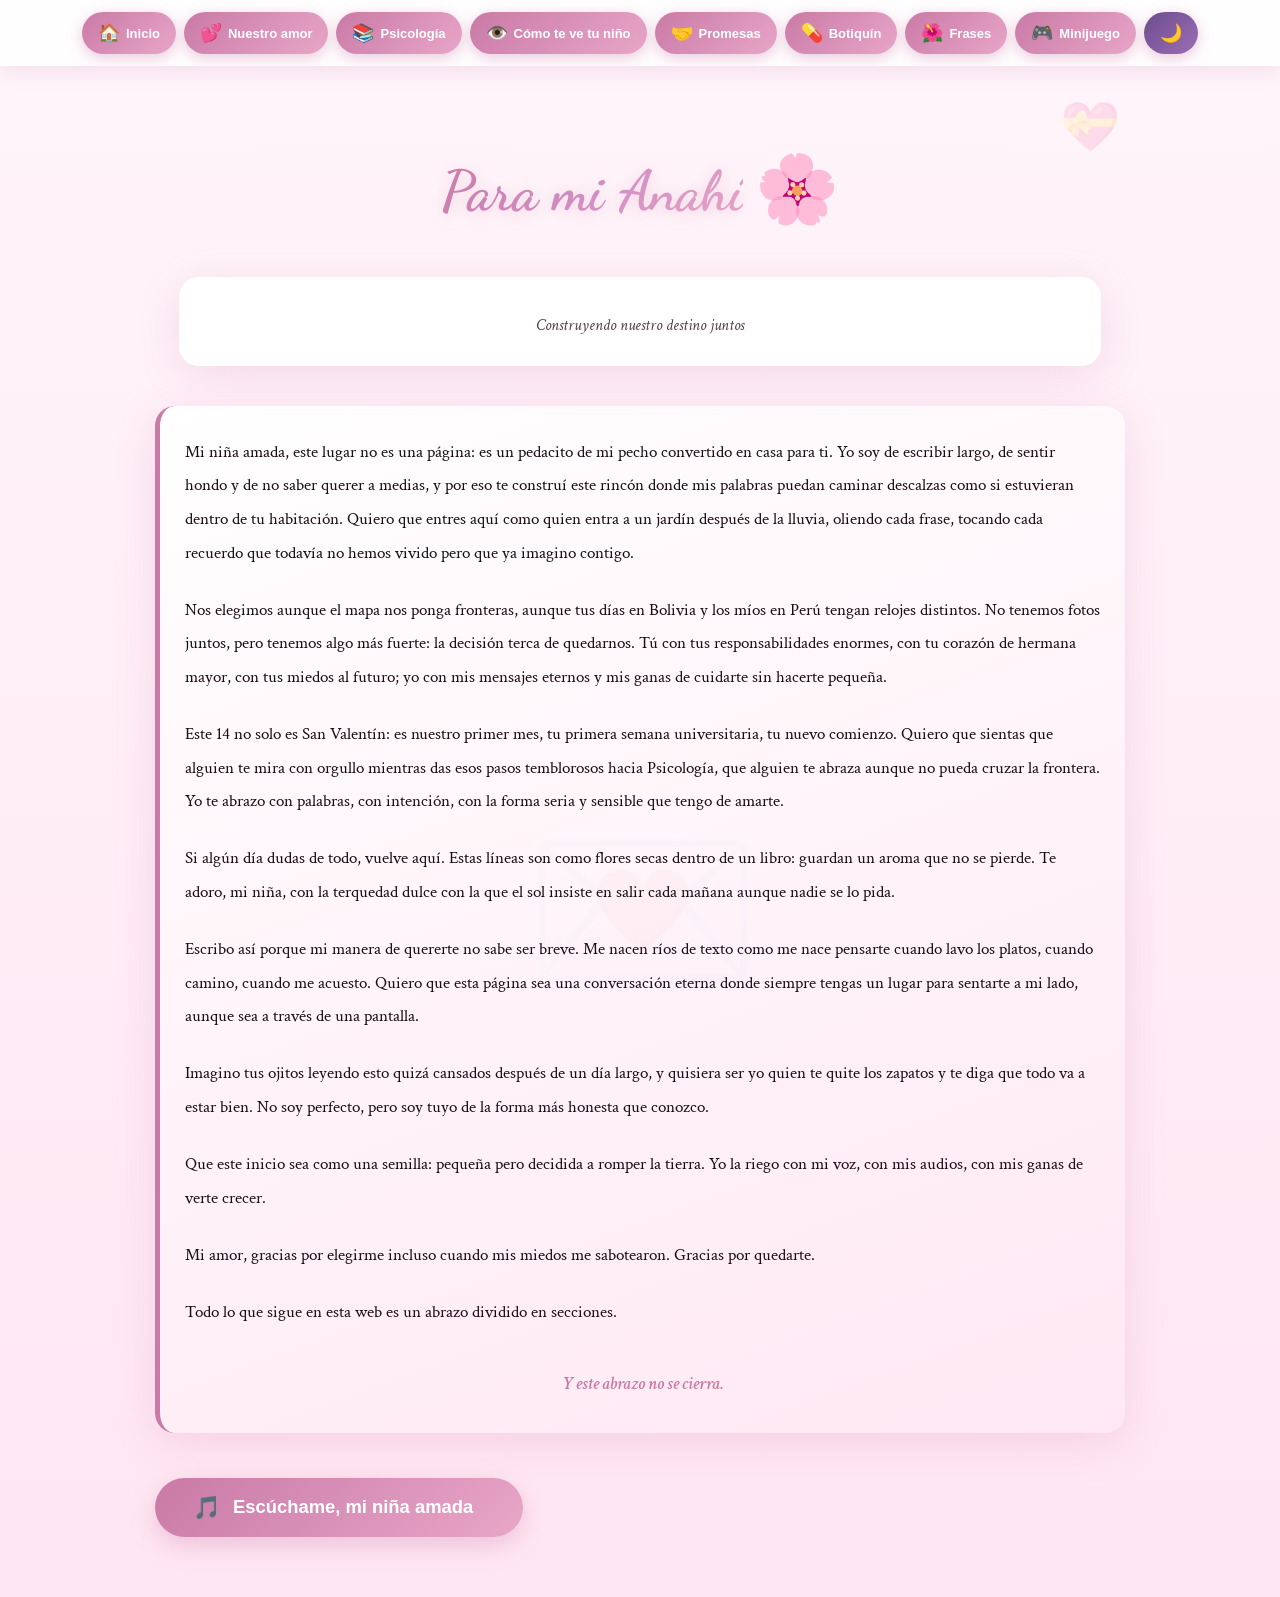
==== index.html @ 0b8859ff "Update index.html" ====
<!DOCTYPE html>
<html lang="es">

<head>
    <meta charset="UTF-8">
    <meta name="viewport" content="width=device-width, initial-scale=1.0">
    <title>Para Anahí 🌸</title>
    <script src="https://cdnjs.cloudflare.com/ajax/libs/gsap/3.12.2/gsap.min.js"></script>
    <link rel="stylesheet" href="nuevo.css">
</head>

<body>
    <!-- Partículas flotantes de fondo -->
    <div class="particulas" id="particulas"></div>

    <nav>
        <button onclick="ir('inicio')" class="nav-btn">
            <span class="icono">🏠</span>
            <span class="texto">Inicio</span>
        </button>
        <button onclick="ir('amor')" class="nav-btn">
            <span class="icono">💕</span>
            <span class="texto">Nuestro amor</span>
        </button>
        <button onclick="ir('psico')" class="nav-btn">
            <span class="icono">📚</span>
            <span class="texto">Psicología</span>
        </button>
        <button onclick="ir('como')" class="nav-btn">
            <span class="icono">👁️</span>
            <span class="texto">Cómo te ve tu niño</span>
        </button>
        <button onclick="ir('promesas')" class="nav-btn">
            <span class="icono">🤝</span>
            <span class="texto">Promesas</span>
        </button>
        <button onclick="ir('botiquin')" class="nav-btn">
            <span class="icono">💊</span>
            <span class="texto">Botiquín</span>
        </button>
        <button onclick="ir('jardin')" class="nav-btn">
            <span class="icono">🌺</span>
            <span class="texto">Frases</span>
        </button>
        <button onclick="ir('juego')" class="nav-btn">
            <span class="icono">🎮</span>
            <span class="texto">Minijuego</span>
        </button>
        <button onclick="modo()" class="nav-btn modo-btn">
            <span class="icono" id="iconoModo">🌙</span>
        </button>
    </nav>


    <section id="inicio" class="seccion activa">
        <div class="corazon-decorativo">💝</div>
        
        <h1 class="titulo-principal">
            <span class="texto-gradiente">Para mi Anahí</span>
            <span class="flor-animada">🌸</span>
        </h1>
        
        <div class="contador-container">
            <div class="contador" id="contador"></div>
            <div class="subtitulo-contador">Construyendo nuestro destino juntos</div>
        </div>

        <div class="carta carta-inicio">
            <div class="marca-agua">💌</div>
            <p>
                Mi niña amada, este lugar no es una página: es un pedacito de mi pecho convertido en casa para ti. Yo soy de
                escribir largo, de sentir hondo y de no saber querer a medias, y por eso te construí este rincón donde mis
                palabras puedan caminar descalzas como si estuvieran dentro de tu habitación. Quiero que entres aquí como
                quien entra a un jardín después de la lluvia, oliendo cada frase, tocando cada recuerdo que todavía no hemos
                vivido pero que ya imagino contigo.
            </p>
            <p>
                Nos elegimos aunque el mapa nos ponga fronteras, aunque tus días en Bolivia y los míos en Perú tengan
                relojes distintos. No tenemos fotos juntos, pero tenemos algo más fuerte: la decisión terca de quedarnos. Tú
                con tus responsabilidades enormes, con tu corazón de hermana mayor, con tus miedos al futuro; yo con mis
                mensajes eternos y mis ganas de cuidarte sin hacerte pequeña.
            </p>
            <p>
                Este 14 no solo es San Valentín: es nuestro primer mes, tu primera semana universitaria, tu nuevo comienzo.
                Quiero que sientas que alguien te mira con orgullo mientras das esos pasos temblorosos hacia Psicología, que
                alguien te abraza aunque no pueda cruzar la frontera. Yo te abrazo con palabras, con intención, con la forma
                seria y sensible que tengo de amarte.
            </p>
            <p>
                Si algún día dudas de todo, vuelve aquí. Estas líneas son como flores secas dentro de un libro: guardan un
                aroma que no se pierde. Te adoro, mi niña, con la terquedad dulce con la que el sol insiste en salir cada
                mañana aunque nadie se lo pida.
            </p>
            <p>
                Escribo así porque mi manera de quererte no sabe ser breve. Me nacen ríos de texto como me nace pensarte
                cuando lavo los platos, cuando camino, cuando me acuesto. Quiero que esta página sea una conversación eterna
                donde siempre tengas un lugar para sentarte a mi lado, aunque sea a través de una pantalla.
            </p>
            <p>
                Imagino tus ojitos leyendo esto quizá cansados después de un día largo, y quisiera ser yo quien te quite los
                zapatos y te diga que todo va a estar bien. No soy perfecto, pero soy tuyo de la forma más honesta que
                conozco.
            </p>
            <p>
                Que este inicio sea como una semilla: pequeña pero decidida a romper la tierra. Yo la riego con mi voz, con
                mis audios, con mis ganas de verte crecer.
            </p>
            <p>
                Mi amor, gracias por elegirme incluso cuando mis miedos me sabotearon. Gracias por quedarte.
            </p>
            <p>
                Todo lo que sigue en esta web es un abrazo dividido en secciones.
            </p>
            <p class="cierre">
                Y este abrazo no se cierra.
            </p>
        </div>

        <button class="boton-musica" onclick="activarAudio()">
            <span class="icono-boton">🎵</span>
            <span class="texto-boton">Escúchame, mi niña amada</span>
            <span class="brillo"></span>
        </button>
    </section>

    <section id="amor" class="seccion">
        <div class="encabezado-seccion">
            <h2>Nuestro amor</h2>
            <div class="linea-decorativa"></div>
        </div>
        
        <div class="carta carta-amor">
            <div class="marca-agua">💕</div>
            <p>
                Nuestro amor empezó en un balcón de mañana, con un saludo sencillo que no sabía que estaba abriendo un
                destino. Yo te miré sin entender que ese instante sería la primera página de algo que hoy me sostiene. No
                fue una película de golpes de suerte; fue más bien como cuando dos plantas crecen cerca y un día sus raíces
                se tocan bajo la tierra.
            </p>
            <p>
                Tú no me envías audios largos, y aun así me elegiste. Eso vale más que cualquier discurso. Entre países
                distintos y vidas diferentes nos dijimos sí sin decirlo, y desde entonces te siento como un lugar al que
                siempre quiero volver.
            </p>
            <p>
                Me enamoré de tu forma de ser chica de casa, de tus manos que saben cocinar, de tu manera de cuidar a tus
                hermanos como si tu corazón tuviera turnos dobles. Me enamoré de tu risa tímida y de tu humor de TikTok que
                aparece cuando ya te sientes en confianza.
            </p>
            <p>
                Te imagino como un jardín de Tim Burton: flores raras, oscuritas y tiernas al mismo tiempo, con mariposas
                que no le tienen miedo a la noche. Así es quererte, una mezcla de ternura y misterio.
            </p>
            <p>
                Cuando me dices "mi niño" algo en mí se sienta a descansar. Es un apodo que me vuelve pequeño y valiente a
                la vez. Yo te digo "mi niña", "mi princesa", "mi vida", y en cada nombre intento envolverte como con una
                manta.
            </p>
            <p>
                No hemos vivido mucho tiempo juntos, pero el poco que existe tiene raíces profundas. Cada llamada corta,
                cada mensaje, cada silencio compartido es un ladrillo de esta casa invisible.
            </p>
            <p>
                Amo que seas sensible, que llores con las películas de Tim Burton, que escuches a Joji y Mac DeMarco como
                quien conversa con fantasmas bonitos. Amo que te guste la jardinería porque siento que también me riegas a
                mí.
            </p>
            <p>
                Quiero que nuestro amor sea un lugar donde puedas ser tímida sin miedo, donde no tengas que llamar la
                atención para ser vista, porque yo te miro incluso cuando te escondes.
            </p>
            <p>
                Si la distancia es un monstruo, nosotros somos dos niños aprendiendo a hacerle cosquillas.
            </p>
            <p class="cierre">
                Y te elijo otra vez, hoy, mañana y en cada versión del mundo.
            </p>
        </div>
    </section>

    <section id="psico" class="seccion">
        <div class="encabezado-seccion">
            <h2>Tu camino en Psicología</h2>
            <div class="linea-decorativa"></div>
        </div>
        
        <div class="carta carta-psico">
            <div class="marca-agua">📖</div>
            <p class="nota-especial">
                (Este espacio lo llenará mi niña con su primera semana, sus miedos y victorias.)
            </p>
            <p>
                Pero mientras tanto te escribo lo que ya veo: te imagino caminando por los pasillos con tu mochila llena de
                sueños y un poquito de miedo escondido en el bolsillo. Psicología te eligió porque tú sabes escuchar incluso
                cuando estás cansada.
            </p>
            <p>
                Cada clase será como una semilla nueva, algunas difíciles de entender, otras que te harán brillar los ojos.
                Yo estaré aquí celebrando tus apuntes desordenados, tus desvelos y tus primeras notas.
            </p>
            <p>
                No te pido ser perfecta; te pido ser humana. El mundo necesita psicólogas con corazón real, y tú lo tienes
                enorme.
            </p>
            <p>
                Si un día sientes que no puedes, recuerda que aprender también es dudar. Tus pasos temblorosos son pasos
                igual.
            </p>
            <p>
                Te veo ayudando a otros como ayudas a tu familia, con esa mezcla de firmeza y ternura que te caracteriza.
            </p>
            <p>
                Quiero ser el primero en decirte "estoy orgulloso" cuando regreses de tu primera semana.
            </p>
            <p>
                Aunque te sientas pequeña, tu vocación es grande.
            </p>
            <p>
                Respira, mi vida: estás empezando a construir tu futuro.
            </p>
            <p class="cierre">
                Y yo quiero mirarlo desde la primera fila.
            </p>
        </div>
    </section>

    <section id="como" class="seccion">
        <div class="encabezado-seccion">
            <h2>Cómo te ve tu niño</h2>
            <div class="linea-decorativa"></div>
        </div>
        
        <div class="carta carta-como">
            <div class="marca-agua">👁️‍🗨️</div>
            <p>
                Te veo como un amanecer que a veces no cree en su propia luz. Te veo cargando responsabilidades que no
                deberían caber en alguien tan joven y aun así te levantas, cocinas, cuidas, ordenas, sonríes.
            </p>
            <p>
                Te veo tímida cuando alguien te mira de más, y valiente cuando se trata de proteger a los tuyos. Esa mezcla
                me desarma.
            </p>
            <p>
                Amo tus expresiones directas, tus ojitos cuando te pones coqueta y haces como si no supieras lo que
                provocas.
            </p>
            <p>
                Te veo cansada algunos días, con el futuro mordiéndote los talones, y quisiera sentarme a tu lado a
                espantarle los fantasmas.
            </p>
            <p>
                Eres divertida, sensible, energética cuando hablas de lo que te gusta. Podría escucharte toda la vida aunque
                me contaras el mismo día una y otra vez.
            </p>
            <p>
                Te veo como la persona más valiosa que conocí, no como un objeto sino como un universo con estaciones.
            </p>
            <p>
                Me enseñaste que el amor puede soportar mucho si hay ganas de crecer.
            </p>
            <p>
                Tus abrazos iniciaron todo este romance, y tu valentía de acercarte aquella mañana cambió mi mapa.
            </p>
            <p>
                Te veo imperfecta y por eso real.
            </p>
            <p class="cierre">
                Y te veo conmigo, incluso cuando la distancia hace ruido.
            </p>
        </div>
    </section>

    <section id="promesas" class="seccion">
        <div class="encabezado-seccion">
            <h2>Promesas de tu niño</h2>
            <div class="linea-decorativa"></div>
        </div>
        
        <div class="carta carta-promesas">
            <div class="marca-agua">🤝</div>
            <div class="lista-promesas">
                <div class="promesa">Prometo quererte sin hacerte pequeña.</div>
                <div class="promesa">Prometo desearte bonito, con paciencia.</div>
                <div class="promesa">Prometo ser refugio y no jaula.</div>
                <div class="promesa">Prometo celebrar tu carrera como si me graduara contigo.</div>
                <div class="promesa">Prometo recordarte que el esfuerzo florece.</div>
                <div class="promesa">Prometo escucharte incluso cuando calles.</div>
                <div class="promesa">Prometo cuidar tus miedos sin burlarme de ellos.</div>
                <div class="promesa">Prometo respetar tus tiempos y tu espacio.</div>
                <div class="promesa">Prometo seguir escribiéndote largo.</div>
                <div class="promesa">Prometo no apagar tu luz por mis inseguridades.</div>
                <div class="promesa">Prometo ser hogar aunque esté lejos.</div>
                <div class="promesa">Prometo aprender a amarte mejor cada mes.</div>
                <div class="promesa">Prometo no huir cuando la vida se ponga difícil.</div>
                <div class="promesa">Prometo mirarte con los mismos ojos del primer día.</div>
                <div class="promesa">Prometo desearte sin exigirte.</div>
                <div class="promesa">Prometo que mis celos serán chiquitos y mis cuidados grandes.</div>
                <div class="promesa">Prometo decirte la verdad incluso cuando me tiemble la voz.</div>
                <div class="promesa">Prometo construir contigo y no sobre ti.</div>
                <div class="promesa">Prometo ser tu niño sin dejar de ser tu hombre.</div>
                <div class="promesa cierre">Prometo elegirte otra vez mañana.</div>
            </div>
        </div>
    </section>

    <section id="botiquin" class="seccion">
        <div class="encabezado-seccion">
            <h2>Botiquín para días grises</h2>
            <div class="linea-decorativa"></div>
        </div>
        
        <div class="carta carta-botiquin">
            <div class="marca-agua">💊</div>
            <p>
                Mi niña, este botiquín es para cuando el pecho te apriete como zapato nuevo. No trae pastillas, trae mi voz
                convertida en texto largo para que te sientes dentro de él.
            </p>
            <p>
                Todo pasa y mejora; te lo repito como canción que no se cansa. Las recompensas vienen después del caos, como
                las flores que primero aprenden a ser raíz.
            </p>
            <p>
                Si la universidad te asusta, piensa que nadie nace psicóloga: se vuelve, paso a paso.
            </p>
            <p>
                No te regañes por estar triste; también se avanza respirando.
            </p>
            <p>
                Toma agua, mira el cielo, abraza a tu hermanita, escucha a Joji y deja que el día se haga pequeño.
            </p>
            <p>
                Yo te sostengo desde aquí sin pedirte que seas fuerte todo el tiempo.
            </p>
            <p>
                Tu esfuerzo tiene testigos aunque nadie aplauda.
            </p>
            <p>
                Eres más grande que esta semana.
            </p>
            <p>
                Guarda estas líneas como número de emergencia.
            </p>
            <p class="cierre">
                Tu niño cree en ti incluso cuando tú dudas.
            </p>
        </div>
    </section>

    <section id="jardin" class="seccion">
        <div class="encabezado-seccion">
            <h2>Jardín de frases para ti</h2>
            <div class="linea-decorativa"></div>
        </div>
        
        <div class="jardin-contenedor">
            <div class="categoria-frases tiernas">
                <h3 class="titulo-categoria">🌸 Tiernísimas</h3>
                <div class="frase">Mi lugar favorito es donde me dices "mi niño".</div>
                <div class="frase">Te adoro como pan caliente de mañana.</div>
                <div class="frase">Si fueras flor te regaría con mi voz.</div>
                <div class="frase">Eres mi pensamiento que se queda a dormir.</div>
                <div class="frase">Contigo el amor aprendió a respirar.</div>
                <div class="frase">Mi niña amada, floreces incluso en mis días nublados.</div>
                <div class="frase">Eres mi casualidad favorita hecha destino.</div>
                <div class="frase">Mi niño te cuida aun cuando no te ve.</div>
                <div class="frase">Princesa, tu nombre me queda grande en el pecho.</div>
                <div class="frase">Cielito, contigo el futuro no me asusta.</div>
                <div class="frase">Mi niña, contigo aprendí que el amor también es un lugar donde uno se quita los zapatos y descansa el corazón.</div>
                <div class="frase">Te adoro como se adoran las cosas simples: en silencio, despacito y con ganas de que duren toda la vida.</div>
                <div class="frase">Si mi voz pudiera abrazarte, ya vivirías despeinada de tanto cariño.</div>
                <div class="frase">Eres mi pensamiento favorito, el que llega sin avisar y me deja sonriendo como tonto.</div>
                <div class="frase">No necesito un mundo perfecto, solo uno donde tu mano encuentre la mía.</div>
                <div class="frase">Mi amor por ti no hace ruido, pero camina conmigo a todas partes.</div>
                <div class="frase">Si algún día te pierdes, búscame en lo que te hace bien: ahí siempre estaré yo.</div>
            </div>

            <div class="categoria-frases coquetas">
                <h3 class="titulo-categoria">💋 Coquetas subiendo</h3>
                <div class="frase">Cuando dices mi niño me dan ganas de cuidarte y portarme mal.</div>
                <div class="frase">Me provocas ternura peligrosa.</div>
                <div class="frase">Quiero ganarme tus ganas.</div>
                <div class="frase">Me dan celos del aire.</div>
                <div class="frase">Tienes carita de beso lento.</div>
                <div class="frase">Mi amor, si me miras así voy a cometer poesía contigo.</div>
                <div class="frase">Mi niño quiere descubrir todos tus secretos… con calma.</div>
                <div class="frase">Princesa, tú no provocas problemas, provocas deseos.</div>
                <div class="frase">Cielito, contigo me dan ganas de portarme mal… bonito.</div>
                <div class="frase">Mi niña amada, tienes permiso de desordenarme.</div>
                <div class="frase">Si te acercas un poco más, mi cordura presenta renuncia.</div>
                <div class="frase">Mi amor, contigo no existen pensamientos inocentes.</div>
                <div class="frase">Mi niño se pierde cuando tú te encuentras.</div>
                <div class="frase">Princesa, tu risa es un peligro público.</div>
                <div class="frase">Contigo aprendí que el respeto y las ganas pueden bailar juntos.</div>
                <div class="frase">Si te tengo cerquita, mi cordura presenta renuncia y mis manos empiezan a creer en milagros.</div>
                <div class="frase">Quiero aprenderme tu piel como quien estudia su destino con los labios y sin apuro.</div>
                <div class="frase">Tu risa me provoca pensamientos que empiezan inocentes y terminan desabrochándose.</div>
                <div class="frase">Si me miras así, no respondo por mis besos… ellos ya te eligieron antes que yo.</div>
                <div class="frase">A tu lado me vuelvo valiente, de esos que se atreven a desnudarte el alma primero… y lo demás después.</div>
            </div>
        </div>
    </section>

    <section id="juego" class="seccion">
        <div class="encabezado-seccion">
            <h2>Minijuego — cultiva lo nuestro</h2>
            <div class="linea-decorativa"></div>
        </div>
        
        <div class="juego-contenedor">
            <div id="panelJuego">
                <div class="corazones-fondo">💕💕💕</div>
                <div class="instruccion">Riega nuestro amor con cada click</div>
                
                <button onclick="regar()" class="boton-regar">
                    <span class="gota">💧</span>
                    <span class="texto-regar">Regar</span>
                </button>
                
                <div class="barra-progreso">
                    <div class="barra-fill" id="barraFill"></div>
                </div>
                
                <p id="nivel" class="mensaje-nivel">Nivel de amor: 0%</p>
                
                <div class="indicador-fase" id="indicadorFase">
                    <span class="emoji-fase">🌱</span>
                    <span class="texto-fase">Germinando</span>
                </div>
            </div>
        </div>
    </section>

    <div id="modal" class="modal" onclick="this.style.display='none'">
        <div class="caja" id="textoModal"></div>
    </div>
<script src="index.js"></script>
</body>

</html>
---- nuevo.css ----
@import url('https://fonts.googleapis.com/css2?family=Dancing+Script:wght@500;700&family=Crimson+Text:ital,wght@0,400;0,600;1,400&display=swap');

/* ==================== VARIABLES CSS ==================== */
:root {
    --fondo-dia: linear-gradient(180deg, #fff5fa 0%, #ffe6f2 100%);
    --texto-dia: #2d1a24;
    --acento-primary: #c97aa6;
    --acento-secondary: #e8a6c8;
    --acento-light: #ffd1e8;
    --carta-fondo: rgba(255, 255, 255, 0.95);
    --sombra-suave: rgba(201, 122, 166, 0.2);
    --sombra-media: rgba(201, 122, 166, 0.35);
    
    --noche-fondo: linear-gradient(180deg, #0e0712 0%, #1a0e1f 100%);
    --noche-texto: #f5d9e8;
    --noche-acento: #d18aff;
    --noche-carta: rgba(25, 12, 30, 0.95);
    
    --font-manuscrita: 'Dancing Script', cursive;
    --font-serif: 'Crimson Text', 'Georgia', serif;
    
    --espaciado-seccion: 60px;
    --border-radius: 20px;
    
    --transicion-suave: all 0.4s cubic-bezier(0.4, 0, 0.2, 1);
    --transicion-rapida: all 0.2s ease;
    --transicion-elastic: all 0.6s cubic-bezier(0.68, -0.55, 0.265, 1.55);
}

/* ==================== RESET Y BASE ==================== */
* {
    margin: 0;
    padding: 0;
    box-sizing: border-box;
    -webkit-tap-highlight-color: transparent;
}

html {
    scroll-behavior: smooth;
    overflow-x: hidden;
}

body {
    font-family: var(--font-serif);
    background: var(--fondo-dia);
    color: var(--texto-dia);
    line-height: 1.8;
    overflow-x: hidden;
    transition: background 0.6s ease, color 0.6s ease;
    position: relative;
    min-height: 100vh;
    -webkit-font-smoothing: antialiased;
    -moz-osx-font-smoothing: grayscale;
}

/* ==================== PARTÍCULAS DE FONDO ==================== */
.particulas {
    position: fixed;
    top: 0;
    left: 0;
    width: 100%;
    height: 100%;
    pointer-events: none;
    z-index: 1;
    overflow: hidden;
}

.estrella {
    position: absolute;
    width: 3px;
    height: 3px;
    background: white;
    border-radius: 50%;
    box-shadow: 0 0 6px rgba(255, 255, 255, 0.8);
    animation: parpadear 3s infinite alternate, flotar-estrella 8s infinite ease-in-out;
}

@keyframes parpadear {
    0% { opacity: 0.3; transform: scale(0.8); }
    50% { opacity: 1; transform: scale(1.2); }
    100% { opacity: 0.4; transform: scale(0.9); }
}

@keyframes flotar-estrella {
    0%, 100% { transform: translateY(0px); }
    50% { transform: translateY(-20px); }
}

/* ==================== MODO NOCHE ==================== */
body.noche {
    background: var(--noche-fondo);
    color: var(--noche-texto);
}

body.noche::before {
    content: "";
    position: fixed;
    top: 0;
    left: 0;
    width: 100%;
    height: 100%;
    background: radial-gradient(circle at 20% 30%, rgba(157, 78, 221, 0.1) 0%, transparent 50%),
                radial-gradient(circle at 80% 70%, rgba(201, 122, 166, 0.1) 0%, transparent 50%);
    pointer-events: none;
    z-index: 0;
    animation: resplandor-noche 10s infinite alternate;
}

@keyframes resplandor-noche {
    0% { opacity: 0.5; }
    100% { opacity: 1; }
}

/* ==================== NAVEGACIÓN MEJORADA ==================== */
nav {
    position: sticky;
    top: 0;
    z-index: 1000;
    display: flex;
    justify-content: center;
    gap: 8px;
    padding: 12px 15px;
    background: rgba(255, 255, 255, 0.85);
    backdrop-filter: blur(20px);
    -webkit-backdrop-filter: blur(20px);
    box-shadow: 0 4px 20px var(--sombra-suave);
    overflow-x: auto;
    overflow-y: hidden;
    scrollbar-width: thin;
    scrollbar-color: var(--acento-primary) transparent;
    animation: deslizar-abajo 0.6s ease-out;
}

@keyframes deslizar-abajo {
    from {
        transform: translateY(-100%);
        opacity: 0;
    }
    to {
        transform: translateY(0);
        opacity: 1;
    }
}

body.noche nav {
    background: rgba(14, 7, 18, 0.85);
    box-shadow: 0 4px 20px rgba(0, 0, 0, 0.5);
}

nav::-webkit-scrollbar {
    height: 4px;
}

nav::-webkit-scrollbar-track {
    background: transparent;
}

nav::-webkit-scrollbar-thumb {
    background: var(--acento-primary);
    border-radius: 10px;
}

.nav-btn {
    display: flex;
    align-items: center;
    justify-content: center;
    gap: 6px;
    padding: 10px 16px;
    border: none;
    border-radius: 25px;
    background: linear-gradient(135deg, var(--acento-primary), var(--acento-secondary));
    color: white;
    font-size: 14px;
    font-weight: 600;
    cursor: pointer;
    transition: var(--transicion-elastic);
    box-shadow: 0 4px 15px rgba(201, 122, 166, 0.4);
    white-space: nowrap;
    position: relative;
    overflow: hidden;
    transform: translateY(0);
}

.nav-btn::before {
    content: "";
    position: absolute;
    top: 0;
    left: -100%;
    width: 100%;
    height: 100%;
    background: linear-gradient(90deg, transparent, rgba(255, 255, 255, 0.4), transparent);
    transition: left 0.5s;
}

.nav-btn:hover::before {
    left: 100%;
}

.nav-btn:hover {
    transform: translateY(-3px) scale(1.05);
    box-shadow: 0 8px 25px rgba(201, 122, 166, 0.6);
}

.nav-btn:active {
    transform: translateY(-1px) scale(1.02);
    transition: var(--transicion-rapida);
}

.nav-btn .icono {
    font-size: 18px;
    animation: pulso-icono 2s infinite;
}

@keyframes pulso-icono {
    0%, 100% { transform: scale(1); }
    50% { transform: scale(1.1); }
}

.nav-btn .texto {
    font-size: 13px;
}

.modo-btn {
    background: linear-gradient(135deg, #6b4d8a, #9d6db8);
    min-width: 50px;
}

.modo-btn .icono {
    animation: rotar-modo 20s linear infinite;
}

@keyframes rotar-modo {
    from { transform: rotate(0deg); }
    to { transform: rotate(360deg); }
}

body.noche .nav-btn {
    background: linear-gradient(135deg, #7d3a6a, #a64d8f);
}

/* ==================== TÍTULOS PRINCIPALES ==================== */
h1, h2 {
    font-family: var(--font-manuscrita);
    text-align: center;
    position: relative;
    z-index: 2;
}

.titulo-principal {
    font-size: clamp(2.2rem, 5vw, 3.5rem);
    margin: 30px 0 20px;
    display: flex;
    align-items: center;
    justify-content: center;
    gap: 12px;
    flex-wrap: wrap;
    animation: aparecer-titulo 1s ease-out;
    padding: 0 15px;
}

@keyframes aparecer-titulo {
    from {
        transform: translateY(-30px);
    }
    to {
        transform: translateY(0);
    }
}

.texto-gradiente {
    background: linear-gradient(135deg, var(--acento-primary), #d18ec2, var(--acento-secondary));
    -webkit-background-clip: text;
    -webkit-text-fill-color: transparent;
    background-clip: text;
    filter: drop-shadow(0 2px 8px rgba(201, 122, 166, 0.3));
    animation: brillo-texto 3s infinite alternate;
}

@keyframes brillo-texto {
    0% { filter: drop-shadow(0 2px 8px rgba(201, 122, 166, 0.3)); }
    100% { filter: drop-shadow(0 4px 12px rgba(201, 122, 166, 0.6)); }
}

body.noche .texto-gradiente {
    background: linear-gradient(135deg, #ff9fd6, #ffc2e8, var(--noche-acento));
    -webkit-background-clip: text;
    -webkit-text-fill-color: transparent;
    background-clip: text;
}

.flor-animada {
    font-size: 1.2em;
    animation: flotar 3s ease-in-out infinite, rotar-flor 6s linear infinite;
}

@keyframes flotar {
    0%, 100% { transform: translateY(0px) rotate(0deg); }
    50% { transform: translateY(-10px) rotate(5deg); }
}

@keyframes rotar-flor {
    from { transform: rotate(0deg); }
    to { transform: rotate(360deg); }
}

.corazon-decorativo {
    position: absolute;
    top: 20px;
    right: 20px;
    font-size: 3rem;
    opacity: 0.15;
    animation: latidoCorazon 2s ease-in-out infinite;
    z-index: 1;
}

@keyframes latidoCorazon {
    0%, 100% { transform: scale(1); }
    25% { transform: scale(1.15); }
    50% { transform: scale(1); }
}

/* ==================== ENCABEZADOS DE SECCIÓN ==================== */
.encabezado-seccion {
    text-align: center;
    margin-bottom: 35px;
    animation: aparecer-encabezado 0.8s ease-out;
}

@keyframes aparecer-encabezado {
    from {
        transform: scale(0.9);
    }
    to {
        transform: scale(1);
    }
}

.encabezado-seccion h2 {
    font-size: clamp(1.8rem, 4vw, 2.5rem);
    color: var(--acento-primary);
    margin-bottom: 15px;
}

body.noche .encabezado-seccion h2 {
    color: var(--noche-acento);
}

.linea-decorativa {
    width: 100px;
    height: 4px;
    background: linear-gradient(90deg, transparent, var(--acento-primary), transparent);
    margin: 0 auto;
    border-radius: 2px;
    animation: expandir-linea 1s ease-out;
}

@keyframes expandir-linea {
    from {
        width: 0;
        opacity: 0;
    }
    to {
        width: 100px;
        opacity: 1;
    }
}

body.noche .linea-decorativa {
    background: linear-gradient(90deg, transparent, var(--noche-acento), transparent);
}

/* ==================== CONTADOR DE TIEMPO ==================== */
.contador-container {
    max-width: 95%;
    margin: 25px auto 40px;
    padding: 25px 20px;
    background: rgba(255, 255, 255, 0.95);
    backdrop-filter: blur(10px);
    border-radius: var(--border-radius);
    box-shadow: 0 10px 40px var(--sombra-suave);
    position: relative;
    z-index: 2;
    animation: aparecer-contador 1s ease-out 0.3s both;
}

@keyframes aparecer-contador {
    from {
        transform: scale(0.9) translateY(20px);
    }
    to {
        transform: scale(1) translateY(0);
    }
}

body.noche .contador-container {
    background: rgba(25, 12, 30, 0.95);
    box-shadow: 0 10px 40px rgba(0, 0, 0, 0.5);
}

.contador {
    display: flex;
    justify-content: center;
    align-items: center;
    gap: 8px;
    flex-wrap: wrap;
    font-family: var(--font-manuscrita);
    font-size: 1.1rem;
    color: var(--acento-primary);
    margin-bottom: 10px;
}

body.noche .contador {
    color: #ffc2e8;
}

.tiempo-item {
    display: flex;
    flex-direction: column;
    align-items: center;
    padding: 10px 12px;
    background: rgba(201, 122, 166, 0.15);
    border-radius: 12px;
    min-width: 65px;
    transition: var(--transicion-elastic);
    animation: aparecer-tiempo 0.6s ease-out backwards;
}

.tiempo-item:nth-child(1) { animation-delay: 0.1s; }
.tiempo-item:nth-child(3) { animation-delay: 0.2s; }
.tiempo-item:nth-child(5) { animation-delay: 0.3s; }
.tiempo-item:nth-child(7) { animation-delay: 0.4s; }

@keyframes aparecer-tiempo {
    from {
        transform: scale(0.5) rotate(-10deg);
    }
    to {
        transform: scale(1) rotate(0deg);
    }
}

.tiempo-item:hover {
    transform: translateY(-5px) scale(1.05);
    background: rgba(201, 122, 166, 0.25);
}

body.noche .tiempo-item {
    background: rgba(209, 138, 255, 0.2);
}

body.noche .tiempo-item:hover {
    background: rgba(209, 138, 255, 0.3);
}

.tiempo-item .numero {
    font-size: 1.8rem;
    font-weight: 700;
    line-height: 1;
    color: #2d1a24;
    animation: pulso-numero 2s infinite;
}

@keyframes pulso-numero {
    0%, 100% { transform: scale(1); }
    50% { transform: scale(1.05); }
}

body.noche .tiempo-item .numero {
    color: #f5d9e8;
}

.tiempo-item .unidad {
    font-size: 0.85rem;
    opacity: 0.9;
    margin-top: 5px;
    color: #2d1a24;
}

body.noche .tiempo-item .unidad {
    color: #f5d9e8;
    opacity: 0.85;
}

.separador {
    font-size: 1.8rem;
    opacity: 0.6;
    color: #2d1a24;
    animation: parpadeo-separador 2s infinite;
}

@keyframes parpadeo-separador {
    0%, 100% { opacity: 0.6; }
    50% { opacity: 0.3; }
}

body.noche .separador {
    color: #f5d9e8;
}

.subtitulo-contador {
    text-align: center;
    font-style: italic;
    opacity: 0.85;
    font-size: 1rem;
    color: #2d1a24;
}

body.noche .subtitulo-contador {
    color: #f5d9e8;
}

/* ==================== SECCIONES ==================== */
.seccion {
    display: none;
    padding: 35px 15px var(--espaciado-seccion);
    max-width: 1000px;
    margin: 0 auto;
    position: relative;
    z-index: 2;
}

.seccion.activa {
    display: block;
    animation: aparecer-seccion 0.7s cubic-bezier(0.4, 0, 0.2, 1);
}

@keyframes aparecer-seccion {
    from {
        transform: translateY(30px) scale(0.98);
    }
    to {
        transform: translateY(0) scale(1);
    }
}

/* ==================== CARTAS MEJORADAS ==================== */
.carta {
    background: white;
    padding: 30px 25px;
    border-radius: var(--border-radius);
    box-shadow: 0 10px 40px var(--sombra-suave);
    line-height: 2;
    font-size: 1.05rem;
    position: relative;
    transition: var(--transicion-suave);
    animation: aparecer-carta 0.8s ease-out;
    margin-bottom: 20px;
}

@keyframes aparecer-carta {
    from {
        transform: translateY(30px) rotateX(10deg);
    }
    to {
        transform: translateY(0) rotateX(0deg);
    }
}

.carta,
.carta p,
.carta * {
    color: #1a0d15 !important;
}

body.noche .carta {
    background: #1a0d1f;
    box-shadow: 0 10px 40px rgba(0, 0, 0, 0.6);
}

body.noche .carta,
body.noche .carta p,
body.noche .carta * {
    color: #ffe6f5 !important;
}

.carta:hover {
    transform: translateY(-8px) scale(1.01);
    box-shadow: 0 15px 50px var(--sombra-media);
}

.carta p {
    margin-bottom: 1.4em;
    position: relative;
    z-index: 10;
    opacity: 1;
}

.carta p:last-child {
    margin-bottom: 0;
}

.carta p.cierre {
    font-style: italic;
    font-weight: 600;
    text-align: center;
    margin-top: 2em;
    color: var(--acento-primary) !important;
    font-size: 1.15rem;
    animation: pulso-cierre 2s infinite;
}

@keyframes pulso-cierre {
    0%, 100% { transform: scale(1); }
    50% { transform: scale(1.02); }
}

body.noche .carta p.cierre {
    color: var(--noche-acento) !important;
}

.marca-agua {
    position: absolute;
    top: 50%;
    left: 50%;
    transform: translate(-50%, -50%);
    font-size: 12rem;
    opacity: 0.02 !important;
    pointer-events: none;
    z-index: 0 !important;
    animation: rotar-marca 30s linear infinite;
}

@keyframes rotar-marca {
    from { transform: translate(-50%, -50%) rotate(0deg); }
    to { transform: translate(-50%, -50%) rotate(360deg); }
}

/* ==================== CARTAS ESPECÍFICAS ==================== */
.carta-inicio {
    border-left: 5px solid var(--acento-primary);
    background: linear-gradient(160deg, #ffffff, #ffe8f3);
}

body.noche .carta-inicio {
    border-left: 5px solid var(--noche-acento);
    background: linear-gradient(160deg, #1a0d1f, #221028);
}

.carta-amor {
    background: linear-gradient(160deg, #fffafd, #ffe8f3);
    border-top: 4px dashed var(--acento-primary);
}

body.noche .carta-amor {
    background: linear-gradient(160deg, #1a0d1f, #251028);
    border-top: 4px dashed var(--noche-acento);
}

.carta-psico {
    background: linear-gradient(160deg, #f8fff8, #e8ffe8);
    border-right: 5px solid #7ac9a6;
}

.carta-psico,
.carta-psico p,
.carta-psico * {
    color: #0d2419 !important;
}

body.noche .carta-psico {
    background: linear-gradient(160deg, #0f1815, #152018);
    border-right: 5px solid #5aa786;
}

body.noche .carta-psico,
body.noche .carta-psico p,
body.noche .carta-psico * {
    color: #e0fff0 !important;
}

.carta-como {
    background: linear-gradient(160deg, #ffffff, #fff0fa);
    border-bottom: 5px dotted #d18ec2;
}

body.noche .carta-como {
    background: linear-gradient(160deg, #1a0d1f, #1f0d1a);
    border-bottom: 5px dotted var(--noche-acento);
}

.carta-promesas {
    background: linear-gradient(160deg, #fffcff, #fff5fc);
    border-left: 6px double var(--acento-primary);
}

body.noche .carta-promesas {
    background: linear-gradient(160deg, #1a0d1f, #1c0d1a);
    border-left: 6px double var(--noche-acento);
}

.carta-botiquin {
    background: linear-gradient(160deg, #f8fcff, #e8f5ff);
    border: 3px solid #a6d4ff;
}

.carta-botiquin,
.carta-botiquin p,
.carta-botiquin * {
    color: #0d1f2a !important;
}

body.noche .carta-botiquin {
    background: linear-gradient(160deg, #0d1520, #0f1a25);
    border: 3px solid #6aa4cf;
}

body.noche .carta-botiquin,
body.noche .carta-botiquin p,
body.noche .carta-botiquin * {
    color: #d0ecff !important;
}

.nota-especial {
    font-style: italic;
    opacity: 0.8;
    padding: 15px;
    background: rgba(201, 122, 166, 0.1);
    border-radius: 10px;
    margin-bottom: 2em !important;
    animation: pulso-nota 3s infinite;
}

@keyframes pulso-nota {
    0%, 100% { background: rgba(201, 122, 166, 0.1); }
    50% { background: rgba(201, 122, 166, 0.15); }
}

/* ==================== LISTA DE PROMESAS ==================== */
.lista-promesas {
    display: grid;
    gap: 12px;
}

.promesa {
    padding: 16px 22px;
    background: rgba(255, 240, 250, 0.8);
    border-radius: 12px;
    border-left: 4px solid var(--acento-primary);
    transition: var(--transicion-elastic);
    font-size: 1.05rem;
    line-height: 1.6;
    color: #1a0d15 !important;
    opacity: 1;
}

body.noche .promesa {
    background: rgba(40, 20, 35, 0.6);
    border-left-color: var(--noche-acento);
    color: #ffe6f5 !important;
}

.promesa:hover {
    transform: translateX(12px) scale(1.02);
    background: rgba(201, 122, 166, 0.3);
    border-left-width: 6px;
    box-shadow: 0 5px 15px rgba(201, 122, 166, 0.3);
}

body.noche .promesa:hover {
    background: rgba(209, 138, 255, 0.25);
    box-shadow: 0 5px 15px rgba(209, 138, 255, 0.2);
}

/* ==================== JARDÍN DE FRASES ==================== */
.jardin-contenedor {
    display: grid;
    gap: 40px;
}

.categoria-frases {
    padding: 25px 20px;
    border-radius: var(--border-radius);
    background: white;
    box-shadow: 0 10px 30px var(--sombra-suave);
    animation: aparecer-categoria 0.8s ease-out;
}

@keyframes aparecer-categoria {
    from {
        transform: scale(0.95) rotateY(5deg);
    }
    to {
        transform: scale(1) rotateY(0deg);
    }
}

body.noche .categoria-frases {
    background: #1a0d1f;
    box-shadow: 0 10px 30px rgba(0, 0, 0, 0.5);
}

.categoria-frases.tiernas {
    border: 3px solid var(--acento-light);
}

body.noche .categoria-frases.tiernas {
    border-color: rgba(255, 159, 214, 0.3);
}

.categoria-frases.coquetas {
    border: 3px solid #ff8ac4;
}

body.noche .categoria-frases.coquetas {
    border-color: rgba(255, 95, 174, 0.4);
}

.titulo-categoria {
    font-family: var(--font-manuscrita);
    font-size: 1.8rem;
    text-align: center;
    margin-bottom: 20px;
    color: var(--acento-primary);
    animation: onda-titulo 3s infinite;
}

@keyframes onda-titulo {
    0%, 100% { transform: translateY(0); }
    50% { transform: translateY(-5px); }
}

body.noche .titulo-categoria {
    color: var(--noche-acento);
}

.categoria-frases.coquetas .titulo-categoria {
    color: #ff5fae;
}

body.noche .categoria-frases.coquetas .titulo-categoria {
    color: #ff8ac4;
}

.frase {
    padding: 14px 18px;
    margin-bottom: 10px;
    background: rgba(255, 240, 250, 0.6);
    border-radius: 10px;
    transition: var(--transicion-elastic);
    cursor: default;
    line-height: 1.6;
    color: #1a0d15 !important;
    opacity: 1;
}

body.noche .frase {
    background: rgba(40, 20, 35, 0.4);
    color: #ffe6f5 !important;
}

.categoria-frases.tiernas .frase:hover {
    background: rgba(255, 209, 232, 0.7);
    transform: translateX(8px) scale(1.02);
    box-shadow: 0 4px 12px rgba(255, 209, 232, 0.4);
}

body.noche .categoria-frases.tiernas .frase:hover {
    background: rgba(255, 159, 214, 0.25);
    box-shadow: 0 4px 12px rgba(255, 159, 214, 0.2);
}

.categoria-frases.coquetas .frase:hover {
    background: rgba(255, 95, 174, 0.6);
    transform: translateX(8px) scale(1.02);
    box-shadow: 0 4px 12px rgba(255, 95, 174, 0.4);
}

body.noche .categoria-frases.coquetas .frase:hover {
    background: rgba(255, 95, 174, 0.25);
    box-shadow: 0 4px 12px rgba(255, 95, 174, 0.2);
}

/* ==================== MINIJUEGO MEJORADO ==================== */
.juego-contenedor {
    max-width: 95%;
    margin: 0 auto;
    padding: 0 10px;
}

#panelJuego {
    position: relative;
    padding: 40px 30px;
    border-radius: var(--border-radius);
    text-align: center;
    background: linear-gradient(135deg, rgba(255, 209, 232, 0.5), rgba(255, 182, 217, 0.5));
    border: 3px solid var(--acento-primary);
    box-shadow: 0 10px 40px var(--sombra-media);
    transition: all 0.6s cubic-bezier(0.4, 0, 0.2, 1);
    overflow: hidden;
    animation: aparecer-panel 1s ease-out;
}

@keyframes aparecer-panel {
    from {
        transform: scale(0.9) rotateY(10deg);
    }
    to {
        transform: scale(1) rotateY(0deg);
    }
}

body.noche #panelJuego {
    background: linear-gradient(135deg, rgba(28, 12, 34, 0.95), rgba(16, 7, 20, 0.95));
    border-color: rgba(201, 122, 166, 0.5);
    box-shadow: 0 10px 40px rgba(0, 0, 0, 0.7);
}

.corazones-fondo {
    position: absolute;
    top: 20px;
    left: 50%;
    transform: translateX(-50%);
    font-size: 1.8rem;
    opacity: 0.1;
    pointer-events: none;
    animation: flotar-corazones 4s infinite ease-in-out;
}

@keyframes flotar-corazones {
    0%, 100% { transform: translateX(-50%) translateY(0); }
    50% { transform: translateX(-50%) translateY(-10px); }
}

.instruccion {
    font-family: var(--font-manuscrita);
    font-size: 1.4rem;
    margin-bottom: 20px;
    color: #a6366e;
    font-weight: 600;
    animation: pulso-instruccion 2s infinite;
}

@keyframes pulso-instruccion {
    0%, 100% { transform: scale(1); }
    50% { transform: scale(1.03); }
}

body.noche .instruccion {
    color: #ffc2e8;
}

/* ==================== BOTÓN REGAR MEJORADO ==================== */
.boton-regar {
    display: inline-flex;
    align-items: center;
    gap: 10px;
    padding: 14px 32px;
    font-size: 1.15rem;
    font-weight: 600;
    border: none;
    border-radius: 50px;
    background: linear-gradient(135deg, #b35b91, #d97db4);
    color: white;
    cursor: pointer;
    transition: var(--transicion-elastic);
    box-shadow: 0 6px 20px rgba(179, 91, 145, 0.4);
    position: relative;
    overflow: hidden;
    margin-bottom: 25px;
}

.boton-regar::before {
    content: "";
    position: absolute;
    top: -50%;
    left: -60%;
    width: 40px;
    height: 200%;
    background: rgba(255, 255, 255, 0.5);
    transform: rotate(25deg);
    filter: blur(5px);
    transition: left 0.6s;
}

.boton-regar:hover::before {
    left: 120%;
}

.boton-regar:hover {
    transform: scale(1.08) translateY(-3px);
    box-shadow: 0 10px 30px rgba(179, 91, 145, 0.6);
}

.boton-regar:active {
    transform: scale(1.02) translateY(-1px);
    transition: var(--transicion-rapida);
}

.boton-regar .gota {
    font-size: 1.4rem;
    animation: goteo 2s infinite;
}

@keyframes goteo {
    0%, 100% { transform: translateY(0); }
    50% { transform: translateY(-5px); }
}

body.noche .boton-regar {
    background: linear-gradient(135deg, #7d3a6a, #9d4d8a);
}

/* ==================== BARRA DE PROGRESO MEJORADA ==================== */
.barra-progreso {
    width: 100%;
    height: 22px;
    background: rgba(0, 0, 0, 0.1);
    border-radius: 15px;
    overflow: hidden;
    margin-bottom: 20px;
    box-shadow: inset 0 2px 5px rgba(0, 0, 0, 0.2);
    position: relative;
}

.barra-progreso::before {
    content: "";
    position: absolute;
    top: 0;
    left: 0;
    right: 0;
    height: 50%;
    background: linear-gradient(180deg, rgba(255, 255, 255, 0.2), transparent);
    pointer-events: none;
}

body.noche .barra-progreso {
    background: rgba(255, 255, 255, 0.1);
}

.barra-fill {
    height: 100%;
    width: 0%;
    background: linear-gradient(90deg, var(--acento-primary), var(--acento-secondary));
    border-radius: 15px;
    transition: width 0.5s cubic-bezier(0.4, 0, 0.2, 1);
    position: relative;
    overflow: hidden;
}

.barra-fill::after {
    content: "";
    position: absolute;
    top: 0;
    left: 0;
    right: 0;
    bottom: 0;
    background: linear-gradient(90deg, transparent, rgba(255, 255, 255, 0.4), transparent);
    animation: brillo-barra 2s infinite;
}

@keyframes brillo-barra {
    0% { transform: translateX(-100%); }
    100% { transform: translateX(100%); }
}

/* ==================== MENSAJE NIVEL MEJORADO ==================== */
#nivel {
    font-family: var(--font-serif);
    font-size: 1.08rem;
    line-height: 1.7;
    padding: 18px;
    background: rgba(255, 255, 255, 0.6);
    border-radius: 12px;
    margin-bottom: 18px;
    min-height: 75px;
    display: flex;
    align-items: center;
    justify-content: center;
    text-align: center;
    color: #1a0d15 !important;
    font-weight: 500;
    animation: respirar-nivel 3s infinite;
}

@keyframes respirar-nivel {
    0%, 100% { transform: scale(1); }
    50% { transform: scale(1.02); }
}

body.noche #nivel {
    background: rgba(255, 255, 255, 0.1);
    color: #ffe6f5 !important;
    text-shadow: 0 0 10px rgba(209, 138, 255, 0.3);
}

/* ==================== INDICADOR DE FASE ==================== */
.indicador-fase {
    display: flex;
    align-items: center;
    justify-content: center;
    gap: 10px;
    font-family: var(--font-manuscrita);
    font-size: 1.35rem;
    color: #a6366e !important;
    padding: 14px;
    background: rgba(255, 255, 255, 0.6);
    border-radius: 15px;
    font-weight: 600;
    animation: pulso-fase 2s infinite;
}

@keyframes pulso-fase {
    0%, 100% { transform: scale(1); }
    50% { transform: scale(1.05); }
}

body.noche .indicador-fase {
    background: rgba(255, 255, 255, 0.1);
    color: #ffc2e8 !important;
}

.emoji-fase {
    font-size: 1.8rem;
    animation: rotar-emoji 3s infinite;
}

@keyframes rotar-emoji {
    0%, 100% { transform: rotate(0deg); }
    25% { transform: rotate(-10deg); }
    75% { transform: rotate(10deg); }
}

/* ==================== FASES DEL JUEGO ==================== */
#panelJuego.fase-tierna {
    border-color: var(--acento-light);
}

#panelJuego.fase-coqueta {
    border-color: #ff8ac4;
    box-shadow: 0 10px 40px rgba(255, 138, 196, 0.4);
}

body.noche #panelJuego.fase-coqueta {
    box-shadow: 0 10px 40px rgba(255, 138, 196, 0.3);
}

#panelJuego.fase-atrevida {
    border-color: #ff007a;
    box-shadow: 0 0 30px rgba(255, 0, 122, 0.6), 0 10px 40px rgba(255, 0, 122, 0.4);
    animation: pulso-amor 2s infinite;
}

@keyframes pulso-amor {
    0%, 100% { 
        box-shadow: 0 0 30px rgba(255, 0, 122, 0.6), 0 10px 40px rgba(255, 0, 122, 0.4);
        transform: scale(1);
    }
    50% { 
        box-shadow: 0 0 40px rgba(255, 0, 122, 0.8), 0 10px 50px rgba(255, 0, 122, 0.6);
        transform: scale(1.01);
    }
}

#panelJuego.vibrando {
    animation: vibrar 0.5s;
}

@keyframes vibrar {
    0%, 100% { transform: translateX(0); }
    10%, 30%, 50%, 70%, 90% { transform: translateX(-5px); }
    20%, 40%, 60%, 80% { transform: translateX(5px); }
}

/* ==================== PARTÍCULAS DE AMOR ==================== */
.particula-amor {
    position: absolute;
    font-size: 1.8rem;
    pointer-events: none;
    z-index: 10;
    animation: girar-particula 1s linear;
}

@keyframes girar-particula {
    from { transform: rotate(0deg); }
    to { transform: rotate(360deg); }
}

/* ==================== BOTÓN MÚSICA MEJORADO ==================== */
.boton-musica {
    display: inline-flex;
    align-items: center;
    gap: 12px;
    padding: 16px 38px;
    font-size: 1.15rem;
    font-weight: 600;
    border: none;
    border-radius: 50px;
    background: linear-gradient(135deg, var(--acento-primary), var(--acento-secondary));
    color: white;
    cursor: pointer;
    transition: var(--transicion-elastic);
    box-shadow: 0 8px 25px var(--sombra-media);
    position: relative;
    overflow: hidden;
    margin-top: 25px;
}

.boton-musica::before {
    content: "";
    position: absolute;
    top: 50%;
    left: 50%;
    width: 0;
    height: 0;
    border-radius: 50%;
    background: rgba(255, 255, 255, 0.3);
    transform: translate(-50%, -50%);
    transition: width 0.6s, height 0.6s;
}

.boton-musica:hover::before {
    width: 300px;
    height: 300px;
}

.boton-musica:hover {
    transform: scale(1.08) translateY(-3px);
    box-shadow: 0 12px 35px var(--sombra-media);
}

.boton-musica:active {
    transform: scale(1.02) translateY(-1px);
    transition: var(--transicion-rapida);
}

.icono-boton {
    font-size: 1.4rem;
    animation: notas-musicales 2s infinite;
}

@keyframes notas-musicales {
    0%, 100% { transform: translateY(0) rotate(0deg); }
    25% { transform: translateY(-3px) rotate(-5deg); }
    75% { transform: translateY(3px) rotate(5deg); }
}

.texto-boton {
    position: relative;
    z-index: 1;
}

body.noche .boton-musica {
    background: linear-gradient(135deg, #7d3a6a, #9d4d8a);
}

/* ==================== EFECTOS ESPECIALES - PÉTALOS ==================== */
#amor.activa::after {
    content: "🌸 🌺 🌸 🌷 🌸 🌺";
    position: fixed;
    top: -50px;
    left: 0;
    width: 100%;
    text-align: center;
    font-size: 1.8rem;
    animation: petalos-caen 10s linear infinite;
    opacity: 0.7;
    pointer-events: none;
    z-index: 100;
    letter-spacing: 40px;
}

@keyframes petalos-caen {
    0% {
        transform: translateY(-50px) rotate(0deg);
    }
    100% {
        transform: translateY(110vh) rotate(360deg);
        opacity: 0;
    }
}

/* ==================== MODAL MEJORADO ==================== */
.modal {
    position: fixed;
    top: 0;
    left: 0;
    width: 100%;
    height: 100%;
    background: rgba(0, 0, 0, 0.7);
    backdrop-filter: blur(8px);
    display: none;
    align-items: center;
    justify-content: center;
    z-index: 2000;
    cursor: pointer;
    animation: aparecer-modal 0.3s ease-out;
}

@keyframes aparecer-modal {
    from { opacity: 0; }
    to { opacity: 1; }
}

.modal .caja {
    background: white;
    padding: 35px 30px;
    border-radius: var(--border-radius);
    max-width: 90%;
    width: 450px;
    box-shadow: 0 20px 60px rgba(0, 0, 0, 0.5);
    animation: modal-aparecer 0.4s cubic-bezier(0.4, 0, 0.2, 1);
    cursor: default;
}

body.noche .modal .caja {
    background: #1a0d1f;
    color: #ffe6f5;
}

@keyframes modal-aparecer {
    from {
        opacity: 0;
        transform: scale(0.8) translateY(-50px);
    }
    to {
        opacity: 1;
        transform: scale(1) translateY(0);
    }
}

/* ==================== RESPONSIVE MÓVILES ==================== */
@media (max-width: 768px) {
    :root {
        --border-radius: 15px;
        --espaciado-seccion: 45px;
    }
    
    .titulo-principal {
        font-size: 2.2rem;
        margin: 20px 0 15px;
        gap: 10px;
    }
    
    .carta {
        padding: 22px 18px;
        font-size: 1rem;
        line-height: 1.85;
        border-radius: 15px;
    }
    
    .contador-container {
        padding: 18px 15px;
        margin: 20px auto 30px;
    }
    
    .tiempo-item {
        min-width: 58px;
        padding: 8px 10px;
    }
    
    .tiempo-item .numero {
        font-size: 1.5rem;
    }
    
    .tiempo-item .unidad {
        font-size: 0.8rem;
    }
    
    .separador {
        font-size: 1.5rem;
    }
    
    .nav-btn .texto {
        display: none;
    }
    
    .nav-btn {
        min-width: 42px;
        justify-content: center;
        padding: 9px 12px;
    }
    
    .nav-btn .icono {
        font-size: 16px;
    }
    
    #panelJuego {
        padding: 30px 20px;
    }
    
    .categoria-frases {
        padding: 18px 15px;
    }
    
    .encabezado-seccion h2 {
        font-size: 1.8rem;
    }
    
    .titulo-categoria {
        font-size: 1.6rem;
    }
    
    .frase {
        padding: 12px 15px;
        font-size: 0.98rem;
    }
    
    .promesa {
        padding: 14px 18px;
        font-size: 1rem;
    }
    
    .boton-musica, .boton-regar {
        padding: 13px 28px;
        font-size: 1.05rem;
    }
    
    .instruccion {
        font-size: 1.25rem;
    }
    
    #nivel {
        font-size: 1rem;
        padding: 15px;
        min-height: 70px;
    }
    
    .indicador-fase {
        font-size: 1.2rem;
        padding: 12px;
    }
    
    .emoji-fase {
        font-size: 1.6rem;
    }
    
    .corazon-decorativo {
        font-size: 2.5rem;
        top: 15px;
        right: 15px;
    }
    
    .marca-agua {
        font-size: 10rem;
    }
}

/* ==================== REALME 9i Y SIMILARES (360-430px) ==================== */
@media (max-width: 430px) {
    .seccion {
        padding: 25px 12px 35px;
    }
    
    .carta {
        padding: 18px 15px;
        font-size: 0.96rem;
        line-height: 1.8;
    }
    
    .titulo-principal {
        font-size: 1.9rem;
        margin: 15px 0 12px;
    }
    
    .tiempo-item {
        min-width: 52px;
        padding: 7px 8px;
    }
    
    .tiempo-item .numero {
        font-size: 1.3rem;
    }
    
    .tiempo-item .unidad {
        font-size: 0.75rem;
    }
    
    .separador {
        font-size: 1.3rem;
    }
    
    .subtitulo-contador {
        font-size: 0.92rem;
    }
    
    .boton-musica, .boton-regar {
        padding: 11px 24px;
        font-size: 1rem;
        gap: 8px;
    }
    
    .icono-boton, .gota {
        font-size: 1.2rem;
    }
    
    #panelJuego {
        padding: 25px 15px;
    }
    
    .instruccion {
        font-size: 1.15rem;
        margin-bottom: 15px;
    }
    
    .barra-progreso {
        height: 20px;
    }
    
    #nivel {
        font-size: 0.95rem;
        padding: 13px;
        min-height: 65px;
    }
    
    .indicador-fase {
        font-size: 1.1rem;
        padding: 10px;
    }
    
    .emoji-fase {
        font-size: 1.5rem;
    }
    
    .encabezado-seccion h2 {
        font-size: 1.6rem;
        margin-bottom: 12px;
    }
    
    .linea-decorativa {
        width: 80px;
    }
    
    .titulo-categoria {
        font-size: 1.45rem;
        margin-bottom: 15px;
    }
    
    .frase {
        padding: 11px 13px;
        font-size: 0.94rem;
        margin-bottom: 8px;
    }
    
    .promesa {
        padding: 12px 15px;
        font-size: 0.96rem;
    }
    
    .categoria-frases {
        padding: 15px 12px;
    }
    
    .jardin-contenedor {
        gap: 30px;
    }
    
    nav {
        padding: 10px 12px;
        gap: 6px;
    }
    
    .nav-btn {
        min-width: 38px;
        padding: 8px 10px;
    }
    
    .nav-btn .icono {
        font-size: 15px;
    }
    
    .corazon-decorativo {
        font-size: 2rem;
        top: 10px;
        right: 10px;
    }
    
    .marca-agua {
        font-size: 8rem;
    }
    
    .modal .caja {
        padding: 25px 20px;
        max-width: 92%;
    }
    
    #amor.activa::after {
        font-size: 1.5rem;
        letter-spacing: 30px;
    }
}

/* ==================== EXTRA PEQUEÑOS (<360px) ==================== */
@media (max-width: 359px) {
    .titulo-principal {
        font-size: 1.7rem;
    }
    
    .carta {
        padding: 15px 12px;
        font-size: 0.92rem;
    }
    
    .tiempo-item {
        min-width: 48px;
        padding: 6px 7px;
    }
    
    .tiempo-item .numero {
        font-size: 1.2rem;
    }
    
    .contador {
        gap: 6px;
    }
    
    .boton-musica, .boton-regar {
        padding: 10px 20px;
        font-size: 0.95rem;
    }
    
    #panelJuego {
        padding: 20px 12px;
    }
    
    .frase, .promesa {
        font-size: 0.9rem;
    }
    
    .encabezado-seccion h2 {
        font-size: 1.5rem;
    }
}

/* ==================== SCROLLBAR PERSONALIZADA ==================== */
::-webkit-scrollbar {
    width: 10px;
}

::-webkit-scrollbar-track {
    background: rgba(201, 122, 166, 0.1);
}

::-webkit-scrollbar-thumb {
    background: linear-gradient(180deg, var(--acento-primary), var(--acento-secondary));
    border-radius: 10px;
    transition: var(--transicion-rapida);
}

::-webkit-scrollbar-thumb:hover {
    background: linear-gradient(180deg, var(--acento-secondary), var(--acento-primary));
}

body.noche::-webkit-scrollbar-track {
    background: rgba(14, 7, 18, 0.5);
}

body.noche::-webkit-scrollbar-thumb {
    background: linear-gradient(180deg, #7d3a6a, #9d4d8a);
}

/* ==================== MEJORAS DE RENDIMIENTO ==================== */
* {
    will-change: auto;
}

.carta:hover,
.nav-btn:hover,
.boton-regar:hover,
.boton-musica:hover {
    will-change: transform;
}

/* ==================== ACCESIBILIDAD ==================== */
@media (prefers-reduced-motion: reduce) {
    *,
    *::before,
    *::after {
        animation-duration: 0.01ms !important;
        animation-iteration-count: 1 !important;
        transition-duration: 0.01ms !important;
    }
}

/* ==================== TOUCHSCREEN OPTIMIZATIONS ==================== */
@media (hover: none) and (pointer: coarse) {
    .nav-btn:hover,
    .carta:hover,
    .frase:hover,
    .promesa:hover,
    .tiempo-item:hover {
        transform: none;
    }
    
    .nav-btn:active {
        transform: scale(0.95);
    }
    
    .boton-regar:active,
    .boton-musica:active {
        transform: scale(0.96);
    }
}

/* ==================== LANDSCAPE MODE MÓVIL ==================== */
@media (max-height: 500px) and (orientation: landscape) {
    .titulo-principal {
        font-size: 1.6rem;
        margin: 15px 0 10px;
    }
    
    .contador-container {
        padding: 15px 12px;
        margin: 15px auto 25px;
    }
    
    .carta {
        padding: 18px 15px;
    }
    
    #panelJuego {
        padding: 25px 20px;
    }
    
    .seccion {
        padding: 20px 12px 30px;
    }
}
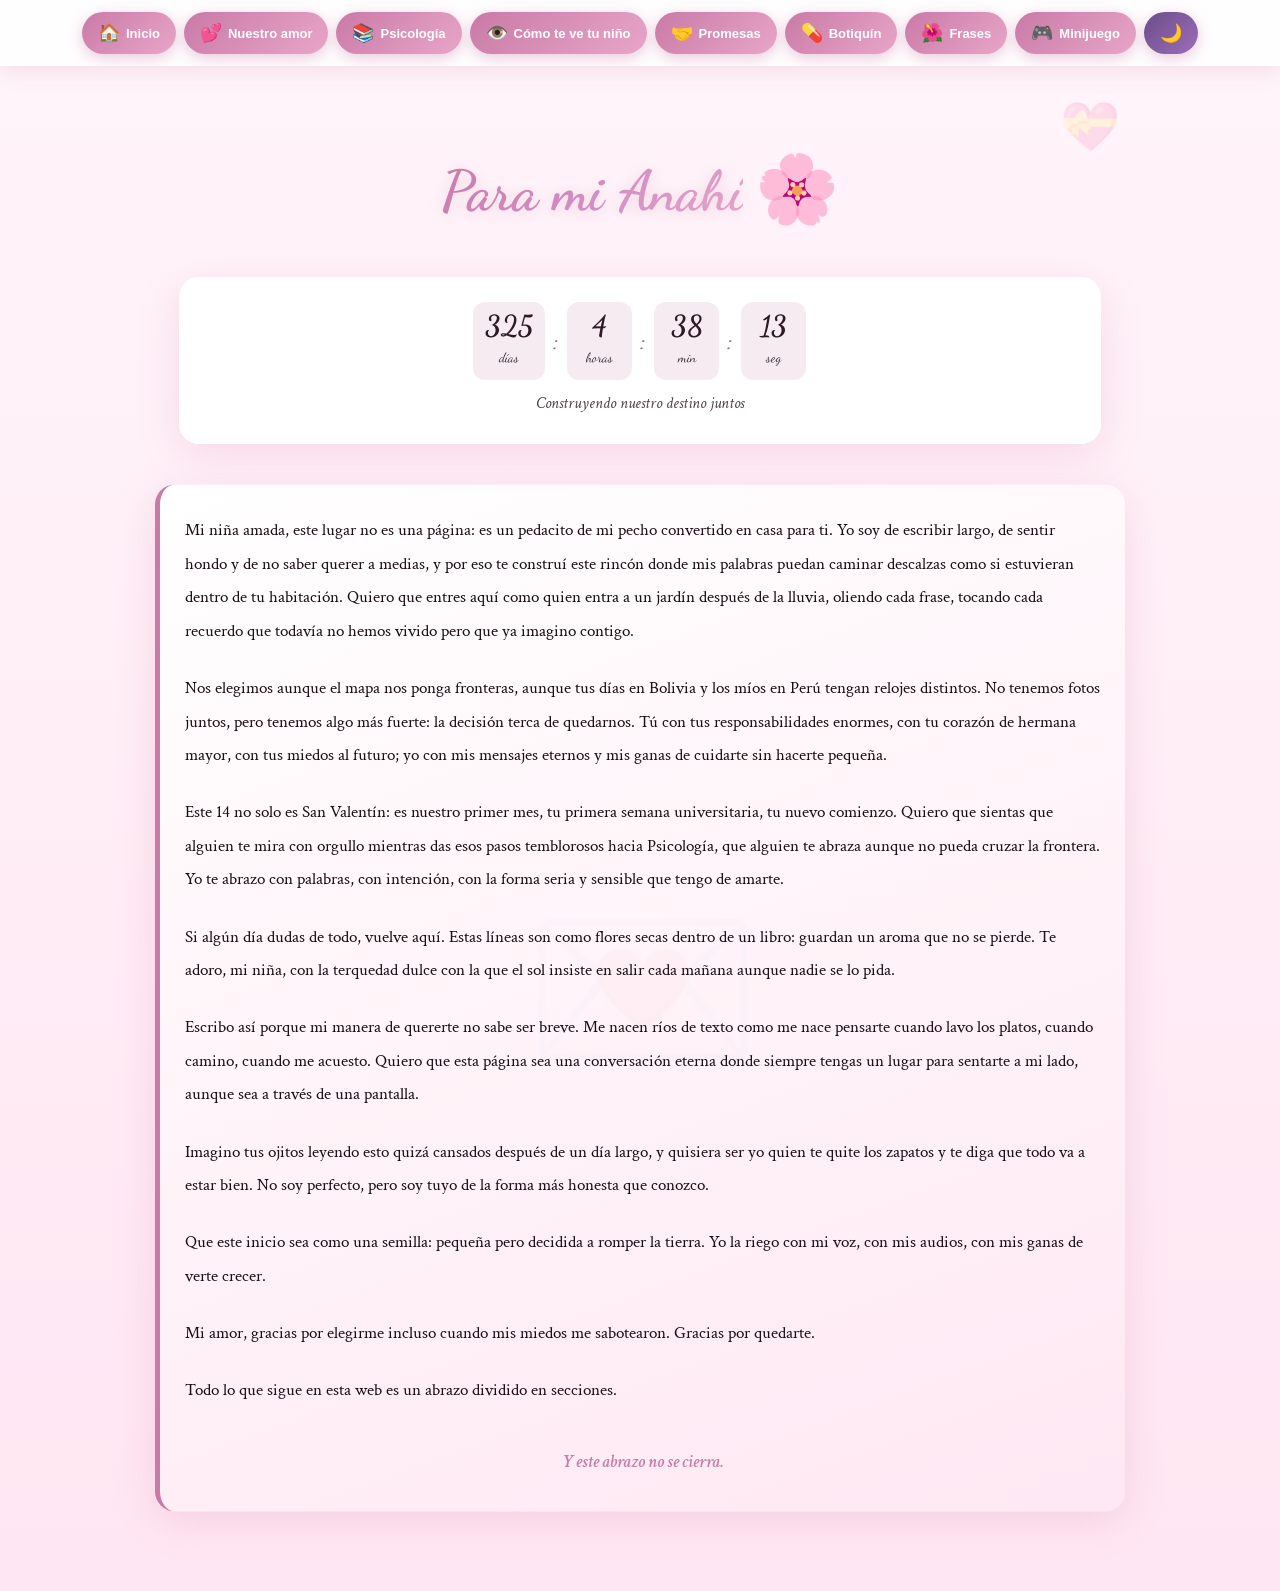
==== commit 39975889: "Update index.html" ====
--- a/index.html
+++ b/index.html
@@ -115,12 +115,6 @@
                 Y este abrazo no se cierra.
             </p>
         </div>
-
-        <button class="boton-musica" onclick="activarAudio()">
-            <span class="icono-boton">🎵</span>
-            <span class="texto-boton">Escúchame, mi niña amada</span>
-            <span class="brillo"></span>
-        </button>
     </section>
 
     <section id="amor" class="seccion">
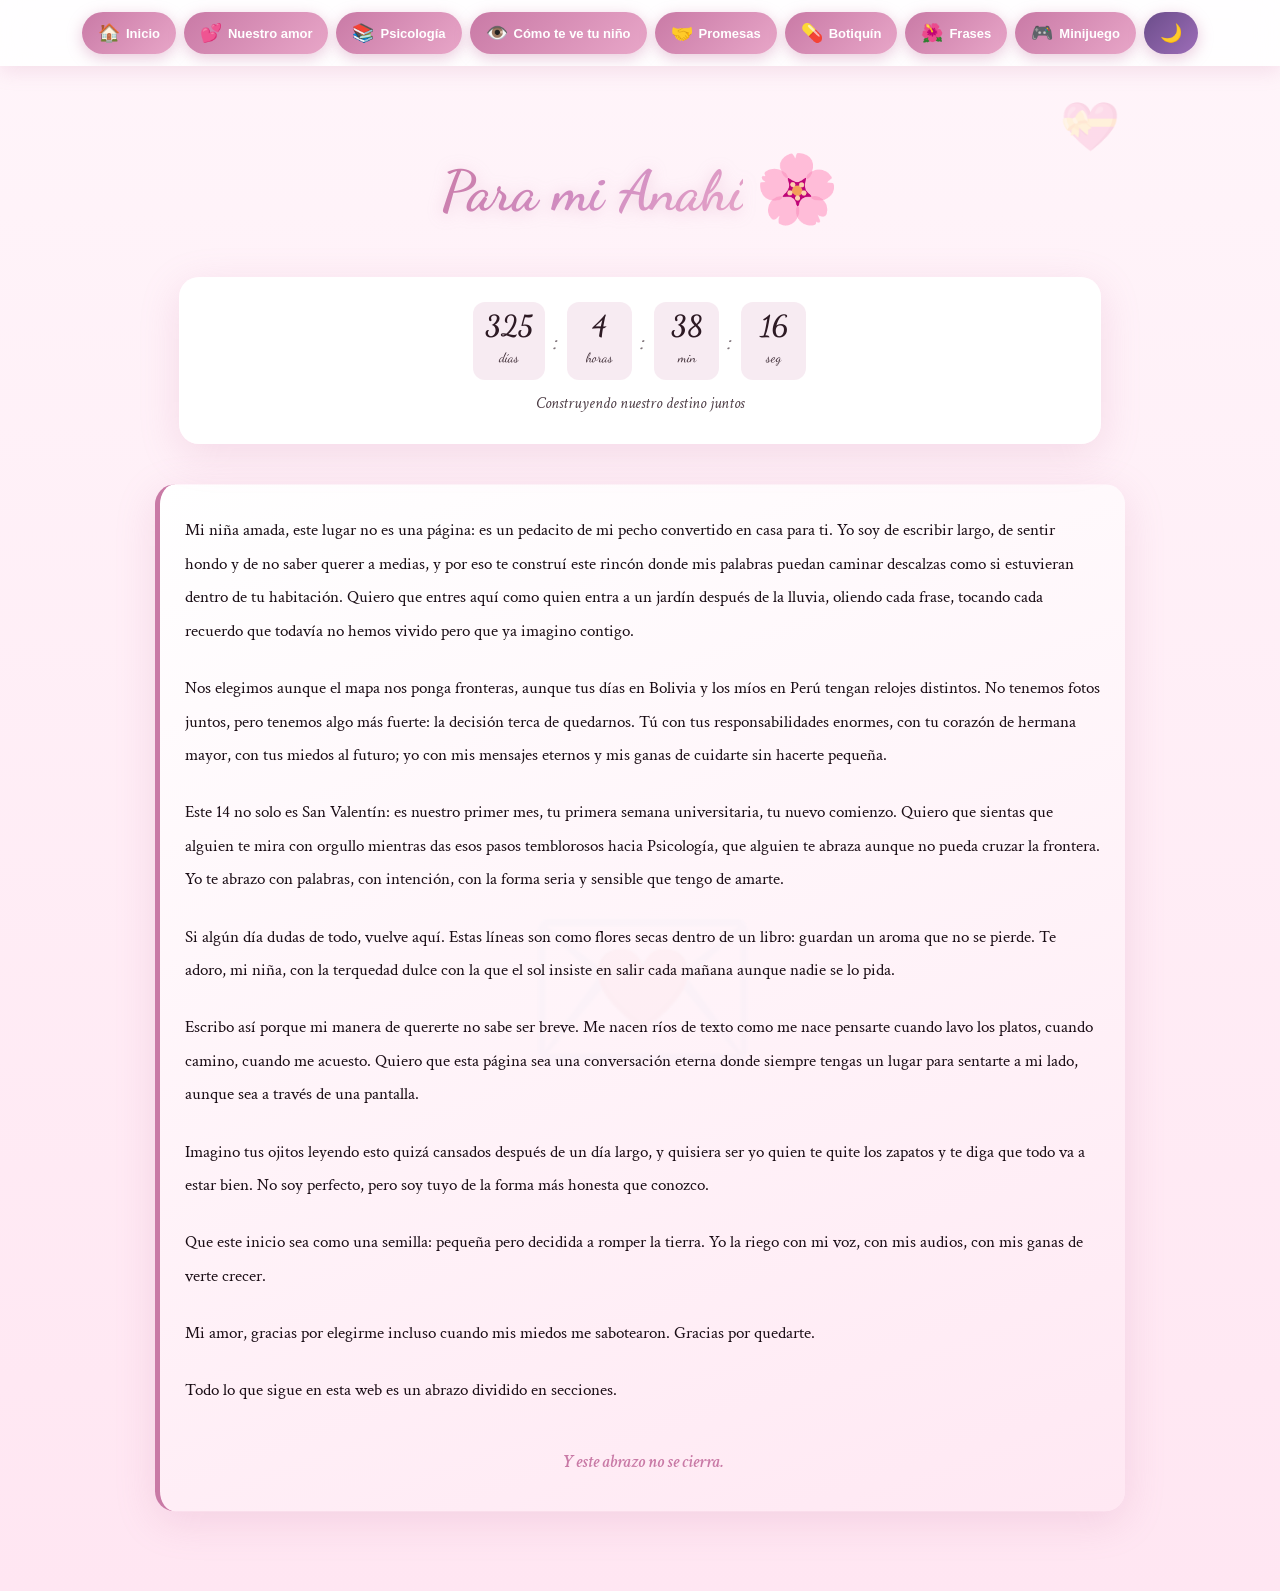
==== commit b7a6f947: "Update index.html" ====
--- a/index.html
+++ b/index.html
@@ -68,41 +68,54 @@
         <div class="carta carta-inicio">
             <div class="marca-agua">💌</div>
             <p>
-                Mi niña amada, este lugar no es una página: es un pedacito de mi pecho convertido en casa para ti. Yo soy de
-                escribir largo, de sentir hondo y de no saber querer a medias, y por eso te construí este rincón donde mis
-                palabras puedan caminar descalzas como si estuvieran dentro de tu habitación. Quiero que entres aquí como
-                quien entra a un jardín después de la lluvia, oliendo cada frase, tocando cada recuerdo que todavía no hemos
+                Mi niña amada, este lugar no es una página: es un pedacito de mi pecho convertido en casa para ti. Yo
+                soy de
+                escribir largo, de sentir hondo y de no saber querer a medias, y por eso te construí este rincón donde
+                mis
+                palabras puedan caminar descalzas como si estuvieran dentro de tu habitación. Quiero que entres aquí
+                como
+                quien entra a un jardín después de la lluvia, oliendo cada frase, tocando cada recuerdo que todavía no
+                hemos
                 vivido pero que ya imagino contigo.
             </p>
             <p>
                 Nos elegimos aunque el mapa nos ponga fronteras, aunque tus días en Bolivia y los míos en Perú tengan
-                relojes distintos. No tenemos fotos juntos, pero tenemos algo más fuerte: la decisión terca de quedarnos. Tú
+                relojes distintos. No tenemos fotos juntos, pero tenemos algo más fuerte: la decisión terca de
+                quedarnos. Tú
                 con tus responsabilidades enormes, con tu corazón de hermana mayor, con tus miedos al futuro; yo con mis
                 mensajes eternos y mis ganas de cuidarte sin hacerte pequeña.
             </p>
             <p>
-                Este 14 no solo es San Valentín: es nuestro primer mes, tu primera semana universitaria, tu nuevo comienzo.
-                Quiero que sientas que alguien te mira con orgullo mientras das esos pasos temblorosos hacia Psicología, que
-                alguien te abraza aunque no pueda cruzar la frontera. Yo te abrazo con palabras, con intención, con la forma
+                Este 14 no solo es San Valentín: es nuestro primer mes, tu primera semana universitaria, tu nuevo
+                comienzo.
+                Quiero que sientas que alguien te mira con orgullo mientras das esos pasos temblorosos hacia Psicología,
+                que
+                alguien te abraza aunque no pueda cruzar la frontera. Yo te abrazo con palabras, con intención, con la
+                forma
                 seria y sensible que tengo de amarte.
             </p>
             <p>
-                Si algún día dudas de todo, vuelve aquí. Estas líneas son como flores secas dentro de un libro: guardan un
-                aroma que no se pierde. Te adoro, mi niña, con la terquedad dulce con la que el sol insiste en salir cada
+                Si algún día dudas de todo, vuelve aquí. Estas líneas son como flores secas dentro de un libro: guardan
+                un
+                aroma que no se pierde. Te adoro, mi niña, con la terquedad dulce con la que el sol insiste en salir
+                cada
                 mañana aunque nadie se lo pida.
             </p>
             <p>
                 Escribo así porque mi manera de quererte no sabe ser breve. Me nacen ríos de texto como me nace pensarte
-                cuando lavo los platos, cuando camino, cuando me acuesto. Quiero que esta página sea una conversación eterna
+                cuando lavo los platos, cuando camino, cuando me acuesto. Quiero que esta página sea una conversación
+                eterna
                 donde siempre tengas un lugar para sentarte a mi lado, aunque sea a través de una pantalla.
             </p>
             <p>
-                Imagino tus ojitos leyendo esto quizá cansados después de un día largo, y quisiera ser yo quien te quite los
+                Imagino tus ojitos leyendo esto quizá cansados después de un día largo, y quisiera ser yo quien te quite
+                los
                 zapatos y te diga que todo va a estar bien. No soy perfecto, pero soy tuyo de la forma más honesta que
                 conozco.
             </p>
             <p>
-                Que este inicio sea como una semilla: pequeña pero decidida a romper la tierra. Yo la riego con mi voz, con
+                Que este inicio sea como una semilla: pequeña pero decidida a romper la tierra. Yo la riego con mi voz,
+                con
                 mis audios, con mis ganas de verte crecer.
             </p>
             <p>
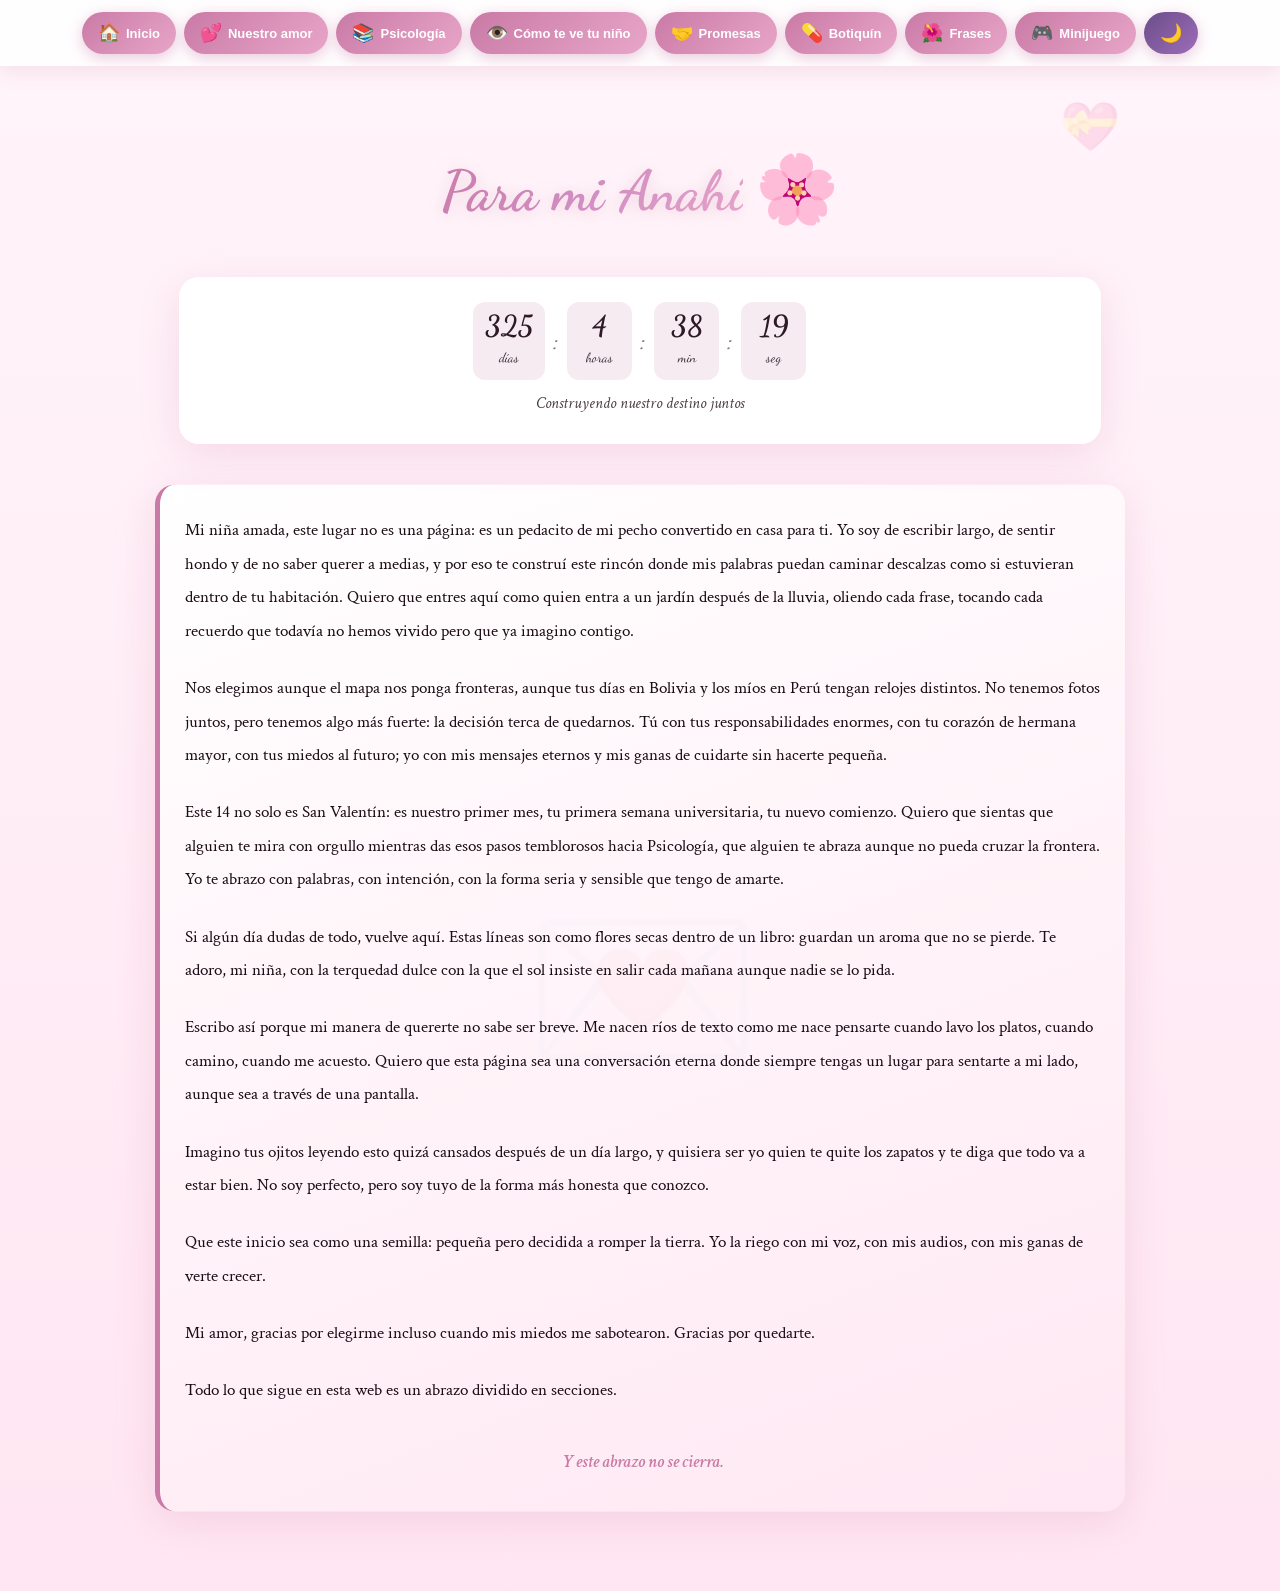
==== commit 4a40a1de: "Update index.html" ====
--- a/index.html
+++ b/index.html
@@ -51,15 +51,14 @@
         </button>
     </nav>
 
-
     <section id="inicio" class="seccion activa">
         <div class="corazon-decorativo">💝</div>
-        
+
         <h1 class="titulo-principal">
             <span class="texto-gradiente">Para mi Anahí</span>
             <span class="flor-animada">🌸</span>
         </h1>
-        
+
         <div class="contador-container">
             <div class="contador" id="contador"></div>
             <div class="subtitulo-contador">Construyendo nuestro destino juntos</div>
@@ -135,52 +134,51 @@
             <h2>Nuestro amor</h2>
             <div class="linea-decorativa"></div>
         </div>
-        
+
         <div class="carta carta-amor">
             <div class="marca-agua">💕</div>
             <p>
-                Nuestro amor empezó en un balcón de mañana, con un saludo sencillo que no sabía que estaba abriendo un
-                destino. Yo te miré sin entender que ese instante sería la primera página de algo que hoy me sostiene. No
-                fue una película de golpes de suerte; fue más bien como cuando dos plantas crecen cerca y un día sus raíces
-                se tocan bajo la tierra.
-            </p>
-            <p>
-                Tú no me envías audios largos, y aun así me elegiste. Eso vale más que cualquier discurso. Entre países
-                distintos y vidas diferentes nos dijimos sí sin decirlo, y desde entonces te siento como un lugar al que
-                siempre quiero volver.
-            </p>
-            <p>
-                Me enamoré de tu forma de ser chica de casa, de tus manos que saben cocinar, de tu manera de cuidar a tus
-                hermanos como si tu corazón tuviera turnos dobles. Me enamoré de tu risa tímida y de tu humor de TikTok que
-                aparece cuando ya te sientes en confianza.
-            </p>
-            <p>
-                Te imagino como un jardín de Tim Burton: flores raras, oscuritas y tiernas al mismo tiempo, con mariposas
-                que no le tienen miedo a la noche. Así es quererte, una mezcla de ternura y misterio.
-            </p>
-            <p>
-                Cuando me dices "mi niño" algo en mí se sienta a descansar. Es un apodo que me vuelve pequeño y valiente a
-                la vez. Yo te digo "mi niña", "mi princesa", "mi vida", y en cada nombre intento envolverte como con una
-                manta.
-            </p>
-            <p>
-                No hemos vivido mucho tiempo juntos, pero el poco que existe tiene raíces profundas. Cada llamada corta,
-                cada mensaje, cada silencio compartido es un ladrillo de esta casa invisible.
-            </p>
-            <p>
-                Amo que seas sensible, que llores con las películas de Tim Burton, que escuches a Joji y Mac DeMarco como
-                quien conversa con fantasmas bonitos. Amo que te guste la jardinería porque siento que también me riegas a
-                mí.
-            </p>
-            <p>
-                Quiero que nuestro amor sea un lugar donde puedas ser tímida sin miedo, donde no tengas que llamar la
-                atención para ser vista, porque yo te miro incluso cuando te escondes.
-            </p>
-            <p>
-                Si la distancia es un monstruo, nosotros somos dos niños aprendiendo a hacerle cosquillas.
+                Mi niña amada, este lugar no es solo una página. Es un pedazo de mí convertido en mensaje para ti.
+                Yo soy de escribir mensajes extensos, de esconder sentimientos… y aun así, entre líneas, contarte siempre la verdad. Por eso hoy construí este pequeño espacio donde mis palabras estén dirigidas únicamente a ti.
+            </p>
+            <p>
+                Dentro de tu habitación, o en el rincón donde te encuentres, quiero que cuando entres aquí sientas sobre tu piel una llovizna cálida. Que el ambiente tenga un aroma dulce, no empalagoso, sino agradable, con un
+                ligero susurro a flores que te permita tocar cada recuerdo, cada experiencia, cada historia que hemos vivido… y también todas las que nos faltan por vivir.
+            </p>
+            <p>
+                Ahora mismo la distancia es larga.
+                Tus días están en Bolivia y los míos en Perú. Tenemos relojes distintos, horarios diferentes. No tenemos fotos juntos, pero hay algo mucho más fuerte que nos mantiene unidos. Tal vez sea la decisión consciente de quedarnos, de asumir responsabilidades enormes aun con miedo. Tu corazón de hermana mayor siempre está presente, con tus preocupaciones por el futuro. Y sí, muchas cosas van a pasar. Pero no todo será malo; también vendrán cosas buenas.
+            </p>
+            <p>
+                Este 14 no es solo San Valentín, es también nuestro primer mes como enamorados,la primera semana universitaria ha culminado: el inicio de una nueva vida. Quiero que sientas que alguien te mira con orgullo mientras das pasos —quizá temblorosos, quizá firmes— hacia tu camino en la psicología. Tú decidiste estudiar eso, y yo admiro esa decisión.
+            </p>
+            <p>
+                Déjame ser quien te abraza, aunque no pueda cruzar la frontera. Cada palabra mía es un pequeño abrazo con la intención sincera de amarte. Quizá sea una afirmación frágil, pero es profundamente honesta.
+            </p>
+            <p>
+                Si algún día decides volver aquí y releer estas líneas, no serán flores secas ni simples marcapáginas olvidados en un libro. No, mi niña. Con una terquedad dulce —como el sol que insiste en salir cada mañana aunque nadie lo pida— sigo aquí. Escribiendo.
+            </p>
+            <p>
+                Cometo muchos errores, lo sé. Pero también hay espacios donde mis ideas fluyen como ríos. Siempre nace un pensamiento tuyo en cada acción del día: cuando lavo los platos, cuando camino, cuando me acuesto, cuando despierto. Esta página no es un mensaje de un minuto; es una conversación de taberna, un lugar donde siempre tengas una silla reservada. Y cuando leas esto, quiero que sientas que estoy a tu lado.
+            </p>
+            <p>
+                Aunque sea a través de una pantalla, usa tu enorme imaginación. Estoy seguro de que podrás visualizarme contigo. Quizá con ese recuerdo que tienes de mí: alguien callado, mirando un horizonte sin sentido, pero con el único anhelo de estar a tu lado.
+            </p>
+            <p>
+                Imagino tus ojos leyendo esto. Tal vez cansados después de un día largo. Tal vez recién despiertos, con sueño todavía en la mirada. No te culpo; la fatiga de la mañana pesa. Aun así, decidiste entrar aquí y leerme.
+            </p>
+            <p>
+                Después de un día pesado, quisiera ser quien te quite los zapatos, quien te acompañe a la cama, quien te diga al recostarte que todo va a estar bien. Que lo que hiciste hoy fue suficiente. Que mañana será mejor.
+            </p>
+            <p>
+                No soy perfecto. Pero soy tuyo de la manera más honesta que conozco. Con mis fallos, con la torpeza de algunas palabras, con todo lo que todavía no sé. Aun así, en este tiempo he sido sincero contigo. No quiero ser alguien que oculte partes de sí. No es solo confianza; es amor.
+            </p>
+            <p>
+                A veces lo que me pasa no tiene mucho sentido. Pero lo que te pasa a ti sí tiene importancia para mí. Mucha más.
             </p>
             <p class="cierre">
-                Y te elijo otra vez, hoy, mañana y en cada versión del mundo.
+                Quiero cuidar tu sonrisa.
+                Ese es mi principal objetivo.
             </p>
         </div>
     </section>
@@ -190,43 +188,66 @@
             <h2>Tu camino en Psicología</h2>
             <div class="linea-decorativa"></div>
         </div>
-        
+
         <div class="carta carta-psico">
             <div class="marca-agua">📖</div>
             <p class="nota-especial">
-                (Este espacio lo llenará mi niña con su primera semana, sus miedos y victorias.)
-            </p>
-            <p>
-                Pero mientras tanto te escribo lo que ya veo: te imagino caminando por los pasillos con tu mochila llena de
-                sueños y un poquito de miedo escondido en el bolsillo. Psicología te eligió porque tú sabes escuchar incluso
-                cuando estás cansada.
-            </p>
-            <p>
-                Cada clase será como una semilla nueva, algunas difíciles de entender, otras que te harán brillar los ojos.
-                Yo estaré aquí celebrando tus apuntes desordenados, tus desvelos y tus primeras notas.
-            </p>
-            <p>
-                No te pido ser perfecta; te pido ser humana. El mundo necesita psicólogas con corazón real, y tú lo tienes
-                enorme.
-            </p>
-            <p>
-                Si un día sientes que no puedes, recuerda que aprender también es dudar. Tus pasos temblorosos son pasos
-                igual.
-            </p>
-            <p>
-                Te veo ayudando a otros como ayudas a tu familia, con esa mezcla de firmeza y ternura que te caracteriza.
-            </p>
-            <p>
-                Quiero ser el primero en decirte "estoy orgulloso" cuando regreses de tu primera semana.
-            </p>
-            <p>
-                Aunque te sientas pequeña, tu vocación es grande.
-            </p>
-            <p>
-                Respira, mi vida: estás empezando a construir tu futuro.
+                Mi amorcito este espacio aun con mi desconomiento hare mi mejor esfuerzo.
+            </p>
+            <p>
+                Esto lo escribo desde mi pequeña imaginación.
+                Te imagino caminando por los pasillos con tu mochila, llena de sueños… y quizá con un poquito de comida escondida entre tus cosas. Te veo avanzando con esa mezcla de nervios y emoción.
+            </p>
+            <p>
+                La psicología es una buena carrera. Y por lo que me cuentas, te estás divirtiendo. Sí, recién empieza. Pero de alguna manera siento —a través de ti— que la psicología te eligió mucho antes de que tú la eligieras. Porque sabes escuchar, incluso cuando estás cansada. Y eso es un don muy grande.
+            </p>
+            <p>
+                Que cada clase sea una pequeña semilla.
+                Algunas serán difíciles de entender.
+                Otras harán que tus ojos brillen.
+            </p>
+            <p>
+                Y aquí estoy, celebrando tus apuntes desordenados, tus desvelos y tus primeras notas.
+            </p>
+            <p>
+                ¿Por qué hablo de semillas? Porque los docentes solo pueden darte el inicio. Pero es tu cuidado, tu disciplina y tu constancia lo que hará que esas semillas germinen. Y cuando germinen, crecerán. Y cuando crezcan, florecerán verdaderamente cuando pongas en práctica lo aprendido.
+            </p>
+            <p>
+                Estoy muy seguro de que lo lograrás. Te lo he dicho una vez y te lo diré muchas más.
+            </p>
+            <p>
+                No tienes que ser perfecta.
+                Tienes que ser humana.
+            </p>
+            <p>
+                El mundo no necesita psicólogas perfectas; necesita psicólogas con un corazón real. Y tú tienes un corazón grande, bondadoso, hermoso y con una inmensa capacidad de cuidar a los demás.
+            </p>
+            <p>
+                Si un día sientes que no puedes, recuerda que aprender también duele, y que dudar también es parte del proceso. Los pasos temblorosos siguen siendo pasos. A veces hay que retroceder para tomar impulso o cambiar de dirección. No existe un solo camino para llegar al futuro. Hay muchísimos.
+            </p>
+            <p>
+                Retrocede las veces que sea necesario, pero siempre vuelve a avanzar. Continúa. No te rindas.
+            </p>
+            <p>
+                Sé que ayudarás a otros, como ayudas a tu familia: con esa mezcla tan tuya de firmeza y ternura. Y no olvides la energía y la alegría que compartes cuando hablas, cuando sonríes, cuando te emocionas por lo que te gusta.
+            </p>
+            <p>
+                Quiero ser el primero en decirte que estoy orgulloso cuando cumplas tu primer mes, tu primer ciclo. Y también quiero ser quien te diga: “Lo hiciste. Terminaste.” Quizá no comenzó como el sueño más claro, pero con el tiempo lo sentiste tuyo. Y eso es lo que importa.
+            </p>
+            <p>
+                Muchas veces te has sentido pequeña ante el mundo. Pero tu vocación es mucho más grande que cualquier opinión ajena. Lo demostrarás con acciones, no con palabras.
+            </p>
+            <p>
+                Mi niña, respira. Estás empezando a construir tu futuro. Y no solo tu futuro, también tus conexiones, tu identidad profesional, tu crecimiento personal.
+            </p>
+            <p>
+                Camina tranquila por la vida. No abandones tus estudios. No te exijas una perfección imposible. Busca equilibrio. No uno perfecto, sino uno donde puedas estar en paz y en calma.
+            </p>
+            <p>
+                Camina tranquila por la vida. No abandones tus estudios. No te exijas una perfección imposible. Busca equilibrio. No uno perfecto, sino uno donde puedas estar en paz y en calma. Eso es lo verdaderamente importante.
             </p>
             <p class="cierre">
-                Y yo quiero mirarlo desde la primera fila.
+                Y pase lo que pase, aquí estaré… orgulloso de ti, mi amor.
             </p>
         </div>
     </section>
@@ -236,40 +257,56 @@
             <h2>Cómo te ve tu niño</h2>
             <div class="linea-decorativa"></div>
         </div>
-        
+
         <div class="carta carta-como">
             <div class="marca-agua">👁️‍🗨️</div>
             <p>
-                Te veo como un amanecer que a veces no cree en su propia luz. Te veo cargando responsabilidades que no
-                deberían caber en alguien tan joven y aun así te levantas, cocinas, cuidas, ordenas, sonríes.
-            </p>
-            <p>
-                Te veo tímida cuando alguien te mira de más, y valiente cuando se trata de proteger a los tuyos. Esa mezcla
-                me desarma.
-            </p>
-            <p>
-                Amo tus expresiones directas, tus ojitos cuando te pones coqueta y haces como si no supieras lo que
-                provocas.
-            </p>
-            <p>
-                Te veo cansada algunos días, con el futuro mordiéndote los talones, y quisiera sentarme a tu lado a
-                espantarle los fantasmas.
-            </p>
-            <p>
-                Eres divertida, sensible, energética cuando hablas de lo que te gusta. Podría escucharte toda la vida aunque
-                me contaras el mismo día una y otra vez.
-            </p>
-            <p>
-                Te veo como la persona más valiosa que conocí, no como un objeto sino como un universo con estaciones.
-            </p>
-            <p>
-                Me enseñaste que el amor puede soportar mucho si hay ganas de crecer.
-            </p>
-            <p>
-                Tus abrazos iniciaron todo este romance, y tu valentía de acercarte aquella mañana cambió mi mapa.
-            </p>
-            <p>
-                Te veo imperfecta y por eso real.
+                Aquella mañana curiosa no hacía ni tanto calor ni tanto frío. Podríamos decir que era un clima normal. Y aun así, algo cambió todo: te acercaste a mí.
+            </p>
+            <p>
+                Fue un gesto simple, pero suficiente. Te acercaste… y hablamos. El día continuó como cualquier otro, pero ya no era igual. Vestías de negro, lo recuerdo, y aun así la luz que transmitías era mucho más fuerte que cualquier color.
+            </p>
+            <p>
+                Hoy sé cuánto has avanzado. Hubo momentos en los que dudabas de ti misma, en los que el miedo pesaba más que la confianza. Y ahora te veo cargando responsabilidades que no deberían recaer en alguien tan joven… y aun así te levantas, cocinas, cuidas, ordenas, sonríes, estudias y sigues adelante.
+            </p>
+            <p>
+                Te veo tímida cuando alguien te mira de más.
+                Y valiente cuando se trata de cuidar a los tuyos.
+            </p>
+            <p>
+                Esa mezcla es única. A veces la timidez te envuelve, el entorno te intimida o te hace parecer más introvertida. Pero también sales, compartes tu alegría, das abrazos, regalas ese saludo tan tuyo, lleno de energía. Eres una combinación hermosa de introversión y luz expansiva. Y eso te hace irrepetible.
+            </p>
+            <p>
+                Mi niña, amo tus expresiones directas. Amo tus ojitos cuando te pones coqueta y finges no saber nada. Me provocas decir de más… y a veces callar de menos. Jugar un poco con tu imaginación. Más de una vez tendrás la razón —aunque no siempre lo admita—. Y sí, escuchas detalles pequeños de lo que digo, y eso me parece fascinante. Qué bien me entiendes.
+            </p>
+            <p>
+                Hay días en los que te veo cansada, con el futuro pisándote los talones. Y quisiera sentarme a tu lado para espantar los fantasmas del pasado, del presente y del futuro. Simplemente estar ahí.
+            </p>
+            <p>
+                Eres divertida. Sensible. Energética cuando hablas de lo que te gusta.
+                Podría escucharte toda la vida, incluso si me contaras el mismo día una y otra vez. Siempre hay pequeños detalles que importan, y más de una vez los recordaré.
+            </p>
+            <p>
+                Te veo como la persona más valiosa que he conocido. No como algo que se posee, sino como un universo con estaciones. No solo las cuatro conocidas, sino muchas más. Cambiante, profunda, llena de emociones, gestos, contradicciones hermosas. No hay una sola cosa que resalte de ti: son muchas. Una lista inmensa.
+            </p>
+            <p>
+                No porque sea difícil de conseguir, sino porque tú eres valiosa.
+            </p>
+            <p>
+                Tus abrazos iniciaron todo este romance.
+                Tu valentía de acercarte aquella mañana cambió por completo mi mapa.
+            </p>
+            <p>
+                No te veo perfecta. Y eso no tiene nada de malo.
+                Porque en medio de nuestras imperfecciones hemos cambiado, hemos mejorado. Y con el paso de los días, los meses y los años, muchas cosas seguirán transformándose.
+            </p>
+            <p>
+                Pero hay algo que permanece: veo en ti una persona real.
+                Y eso… es lo más importante.
+            </p>
+            <p>
+                Tus abrazos iniciaron todo este romance.
+                Tu valentía de acercarte aquella mañana cambió por completo mi mapa.
             </p>
             <p class="cierre">
                 Y te veo conmigo, incluso cuando la distancia hace ruido.
@@ -282,7 +319,7 @@
             <h2>Promesas de tu niño</h2>
             <div class="linea-decorativa"></div>
         </div>
-        
+
         <div class="carta carta-promesas">
             <div class="marca-agua">🤝</div>
             <div class="lista-promesas">
@@ -315,15 +352,17 @@
             <h2>Botiquín para días grises</h2>
             <div class="linea-decorativa"></div>
         </div>
-        
+
         <div class="carta carta-botiquin">
             <div class="marca-agua">💊</div>
             <p>
-                Mi niña, este botiquín es para cuando el pecho te apriete como zapato nuevo. No trae pastillas, trae mi voz
+                Mi niña, este botiquín es para cuando el pecho te apriete como zapato nuevo. No trae pastillas, trae mi
+                voz
                 convertida en texto largo para que te sientes dentro de él.
             </p>
             <p>
-                Todo pasa y mejora; te lo repito como canción que no se cansa. Las recompensas vienen después del caos, como
+                Todo pasa y mejora; te lo repito como canción que no se cansa. Las recompensas vienen después del caos,
+                como
                 las flores que primero aprenden a ser raíz.
             </p>
             <p>
@@ -358,7 +397,7 @@
             <h2>Jardín de frases para ti</h2>
             <div class="linea-decorativa"></div>
         </div>
-        
+
         <div class="jardin-contenedor">
             <div class="categoria-frases tiernas">
                 <h3 class="titulo-categoria">🌸 Tiernísimas</h3>
@@ -372,10 +411,13 @@
                 <div class="frase">Mi niño te cuida aun cuando no te ve.</div>
                 <div class="frase">Princesa, tu nombre me queda grande en el pecho.</div>
                 <div class="frase">Cielito, contigo el futuro no me asusta.</div>
-                <div class="frase">Mi niña, contigo aprendí que el amor también es un lugar donde uno se quita los zapatos y descansa el corazón.</div>
-                <div class="frase">Te adoro como se adoran las cosas simples: en silencio, despacito y con ganas de que duren toda la vida.</div>
+                <div class="frase">Mi niña, contigo aprendí que el amor también es un lugar donde uno se quita los
+                    zapatos y descansa el corazón.</div>
+                <div class="frase">Te adoro como se adoran las cosas simples: en silencio, despacito y con ganas de que
+                    duren toda la vida.</div>
                 <div class="frase">Si mi voz pudiera abrazarte, ya vivirías despeinada de tanto cariño.</div>
-                <div class="frase">Eres mi pensamiento favorito, el que llega sin avisar y me deja sonriendo como tonto.</div>
+                <div class="frase">Eres mi pensamiento favorito, el que llega sin avisar y me deja sonriendo como tonto.
+                </div>
                 <div class="frase">No necesito un mundo perfecto, solo uno donde tu mano encuentre la mía.</div>
                 <div class="frase">Mi amor por ti no hace ruido, pero camina conmigo a todas partes.</div>
                 <div class="frase">Si algún día te pierdes, búscame en lo que te hace bien: ahí siempre estaré yo.</div>
@@ -398,11 +440,15 @@
                 <div class="frase">Mi niño se pierde cuando tú te encuentras.</div>
                 <div class="frase">Princesa, tu risa es un peligro público.</div>
                 <div class="frase">Contigo aprendí que el respeto y las ganas pueden bailar juntos.</div>
-                <div class="frase">Si te tengo cerquita, mi cordura presenta renuncia y mis manos empiezan a creer en milagros.</div>
-                <div class="frase">Quiero aprenderme tu piel como quien estudia su destino con los labios y sin apuro.</div>
-                <div class="frase">Tu risa me provoca pensamientos que empiezan inocentes y terminan desabrochándose.</div>
+                <div class="frase">Si te tengo cerquita, mi cordura presenta renuncia y mis manos empiezan a creer en
+                    milagros.</div>
+                <div class="frase">Quiero aprenderme tu piel como quien estudia su destino con los labios y sin apuro.
+                </div>
+                <div class="frase">Tu risa me provoca pensamientos que empiezan inocentes y terminan desabrochándose.
+                </div>
                 <div class="frase">Si me miras así, no respondo por mis besos… ellos ya te eligieron antes que yo.</div>
-                <div class="frase">A tu lado me vuelvo valiente, de esos que se atreven a desnudarte el alma primero… y lo demás después.</div>
+                <div class="frase">A tu lado me vuelvo valiente, de esos que se atreven a desnudarte el alma primero… y
+                    lo demás después.</div>
             </div>
         </div>
     </section>
@@ -412,23 +458,23 @@
             <h2>Minijuego — cultiva lo nuestro</h2>
             <div class="linea-decorativa"></div>
         </div>
-        
+
         <div class="juego-contenedor">
             <div id="panelJuego">
                 <div class="corazones-fondo">💕💕💕</div>
                 <div class="instruccion">Riega nuestro amor con cada click</div>
-                
+
                 <button onclick="regar()" class="boton-regar">
                     <span class="gota">💧</span>
                     <span class="texto-regar">Regar</span>
                 </button>
-                
+
                 <div class="barra-progreso">
                     <div class="barra-fill" id="barraFill"></div>
                 </div>
-                
+
                 <p id="nivel" class="mensaje-nivel">Nivel de amor: 0%</p>
-                
+
                 <div class="indicador-fase" id="indicadorFase">
                     <span class="emoji-fase">🌱</span>
                     <span class="texto-fase">Germinando</span>
@@ -440,7 +486,7 @@
     <div id="modal" class="modal" onclick="this.style.display='none'">
         <div class="caja" id="textoModal"></div>
     </div>
-<script src="index.js"></script>
+    <script src="index.js"></script>
 </body>
 
 </html>
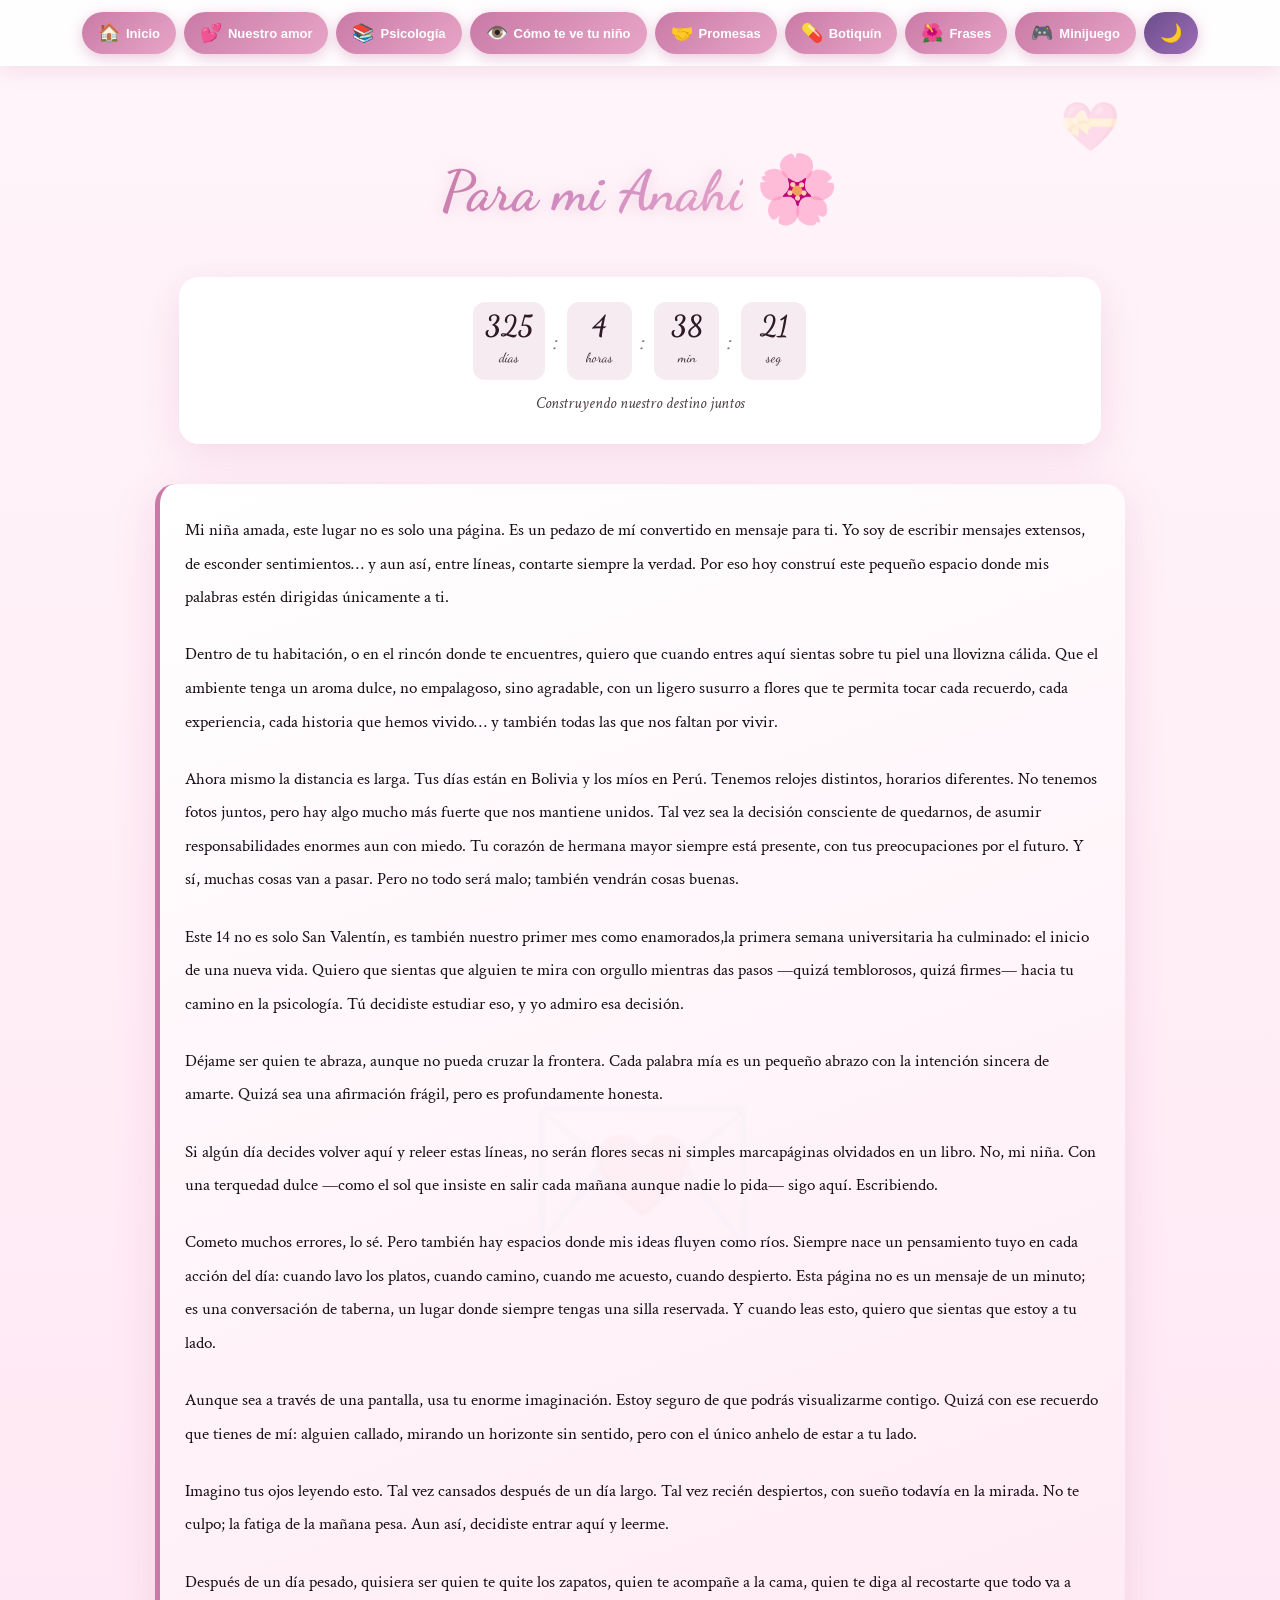
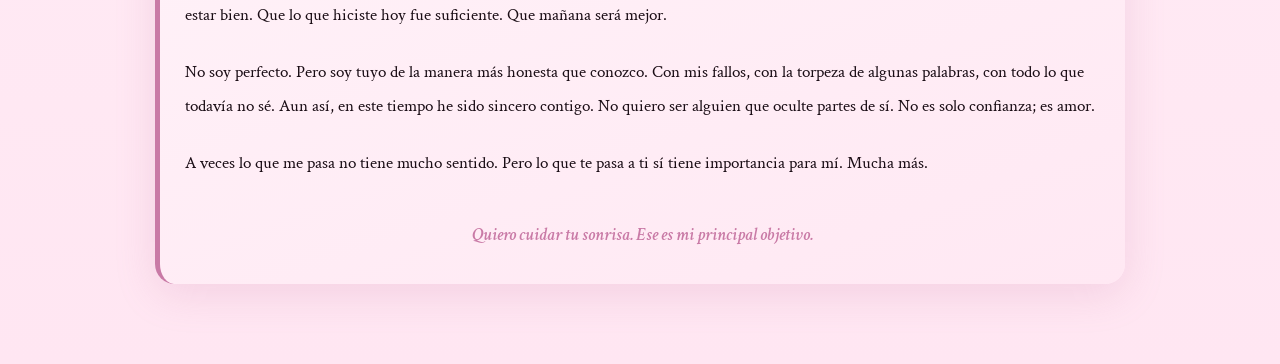
==== commit d07e2ed8: "Update index.html" ====
--- a/index.html
+++ b/index.html
@@ -67,64 +67,47 @@
         <div class="carta carta-inicio">
             <div class="marca-agua">💌</div>
             <p>
-                Mi niña amada, este lugar no es una página: es un pedacito de mi pecho convertido en casa para ti. Yo
-                soy de
-                escribir largo, de sentir hondo y de no saber querer a medias, y por eso te construí este rincón donde
-                mis
-                palabras puedan caminar descalzas como si estuvieran dentro de tu habitación. Quiero que entres aquí
-                como
-                quien entra a un jardín después de la lluvia, oliendo cada frase, tocando cada recuerdo que todavía no
-                hemos
-                vivido pero que ya imagino contigo.
-            </p>
-            <p>
-                Nos elegimos aunque el mapa nos ponga fronteras, aunque tus días en Bolivia y los míos en Perú tengan
-                relojes distintos. No tenemos fotos juntos, pero tenemos algo más fuerte: la decisión terca de
-                quedarnos. Tú
-                con tus responsabilidades enormes, con tu corazón de hermana mayor, con tus miedos al futuro; yo con mis
-                mensajes eternos y mis ganas de cuidarte sin hacerte pequeña.
-            </p>
-            <p>
-                Este 14 no solo es San Valentín: es nuestro primer mes, tu primera semana universitaria, tu nuevo
-                comienzo.
-                Quiero que sientas que alguien te mira con orgullo mientras das esos pasos temblorosos hacia Psicología,
-                que
-                alguien te abraza aunque no pueda cruzar la frontera. Yo te abrazo con palabras, con intención, con la
-                forma
-                seria y sensible que tengo de amarte.
-            </p>
-            <p>
-                Si algún día dudas de todo, vuelve aquí. Estas líneas son como flores secas dentro de un libro: guardan
-                un
-                aroma que no se pierde. Te adoro, mi niña, con la terquedad dulce con la que el sol insiste en salir
-                cada
-                mañana aunque nadie se lo pida.
-            </p>
-            <p>
-                Escribo así porque mi manera de quererte no sabe ser breve. Me nacen ríos de texto como me nace pensarte
-                cuando lavo los platos, cuando camino, cuando me acuesto. Quiero que esta página sea una conversación
-                eterna
-                donde siempre tengas un lugar para sentarte a mi lado, aunque sea a través de una pantalla.
-            </p>
-            <p>
-                Imagino tus ojitos leyendo esto quizá cansados después de un día largo, y quisiera ser yo quien te quite
-                los
-                zapatos y te diga que todo va a estar bien. No soy perfecto, pero soy tuyo de la forma más honesta que
-                conozco.
-            </p>
-            <p>
-                Que este inicio sea como una semilla: pequeña pero decidida a romper la tierra. Yo la riego con mi voz,
-                con
-                mis audios, con mis ganas de verte crecer.
-            </p>
-            <p>
-                Mi amor, gracias por elegirme incluso cuando mis miedos me sabotearon. Gracias por quedarte.
-            </p>
-            <p>
-                Todo lo que sigue en esta web es un abrazo dividido en secciones.
+                Mi niña amada, este lugar no es solo una página. Es un pedazo de mí convertido en mensaje para ti.
+                Yo soy de escribir mensajes extensos, de esconder sentimientos… y aun así, entre líneas, contarte siempre la verdad. Por eso hoy construí este pequeño espacio donde mis palabras estén dirigidas únicamente a ti.
+            </p>
+            <p>
+                Dentro de tu habitación, o en el rincón donde te encuentres, quiero que cuando entres aquí sientas sobre tu piel una llovizna cálida. Que el ambiente tenga un aroma dulce, no empalagoso, sino agradable, con un
+                ligero susurro a flores que te permita tocar cada recuerdo, cada experiencia, cada historia que hemos vivido… y también todas las que nos faltan por vivir.
+            </p>
+            <p>
+                Ahora mismo la distancia es larga.
+                Tus días están en Bolivia y los míos en Perú. Tenemos relojes distintos, horarios diferentes. No tenemos fotos juntos, pero hay algo mucho más fuerte que nos mantiene unidos. Tal vez sea la decisión consciente de quedarnos, de asumir responsabilidades enormes aun con miedo. Tu corazón de hermana mayor siempre está presente, con tus preocupaciones por el futuro. Y sí, muchas cosas van a pasar. Pero no todo será malo; también vendrán cosas buenas.
+            </p>
+            <p>
+                Este 14 no es solo San Valentín, es también nuestro primer mes como enamorados,la primera semana universitaria ha culminado: el inicio de una nueva vida. Quiero que sientas que alguien te mira con orgullo mientras das pasos —quizá temblorosos, quizá firmes— hacia tu camino en la psicología. Tú decidiste estudiar eso, y yo admiro esa decisión.
+            </p>
+            <p>
+                Déjame ser quien te abraza, aunque no pueda cruzar la frontera. Cada palabra mía es un pequeño abrazo con la intención sincera de amarte. Quizá sea una afirmación frágil, pero es profundamente honesta.
+            </p>
+            <p>
+                Si algún día decides volver aquí y releer estas líneas, no serán flores secas ni simples marcapáginas olvidados en un libro. No, mi niña. Con una terquedad dulce —como el sol que insiste en salir cada mañana aunque nadie lo pida— sigo aquí. Escribiendo.
+            </p>
+            <p>
+                Cometo muchos errores, lo sé. Pero también hay espacios donde mis ideas fluyen como ríos. Siempre nace un pensamiento tuyo en cada acción del día: cuando lavo los platos, cuando camino, cuando me acuesto, cuando despierto. Esta página no es un mensaje de un minuto; es una conversación de taberna, un lugar donde siempre tengas una silla reservada. Y cuando leas esto, quiero que sientas que estoy a tu lado.
+            </p>
+            <p>
+                Aunque sea a través de una pantalla, usa tu enorme imaginación. Estoy seguro de que podrás visualizarme contigo. Quizá con ese recuerdo que tienes de mí: alguien callado, mirando un horizonte sin sentido, pero con el único anhelo de estar a tu lado.
+            </p>
+            <p>
+                Imagino tus ojos leyendo esto. Tal vez cansados después de un día largo. Tal vez recién despiertos, con sueño todavía en la mirada. No te culpo; la fatiga de la mañana pesa. Aun así, decidiste entrar aquí y leerme.
+            </p>
+            <p>
+                Después de un día pesado, quisiera ser quien te quite los zapatos, quien te acompañe a la cama, quien te diga al recostarte que todo va a estar bien. Que lo que hiciste hoy fue suficiente. Que mañana será mejor.
+            </p>
+            <p>
+                No soy perfecto. Pero soy tuyo de la manera más honesta que conozco. Con mis fallos, con la torpeza de algunas palabras, con todo lo que todavía no sé. Aun así, en este tiempo he sido sincero contigo. No quiero ser alguien que oculte partes de sí. No es solo confianza; es amor.
+            </p>
+            <p>
+                A veces lo que me pasa no tiene mucho sentido. Pero lo que te pasa a ti sí tiene importancia para mí. Mucha más.
             </p>
             <p class="cierre">
-                Y este abrazo no se cierra.
+                Quiero cuidar tu sonrisa.
+                Ese es mi principal objetivo.
             </p>
         </div>
     </section>
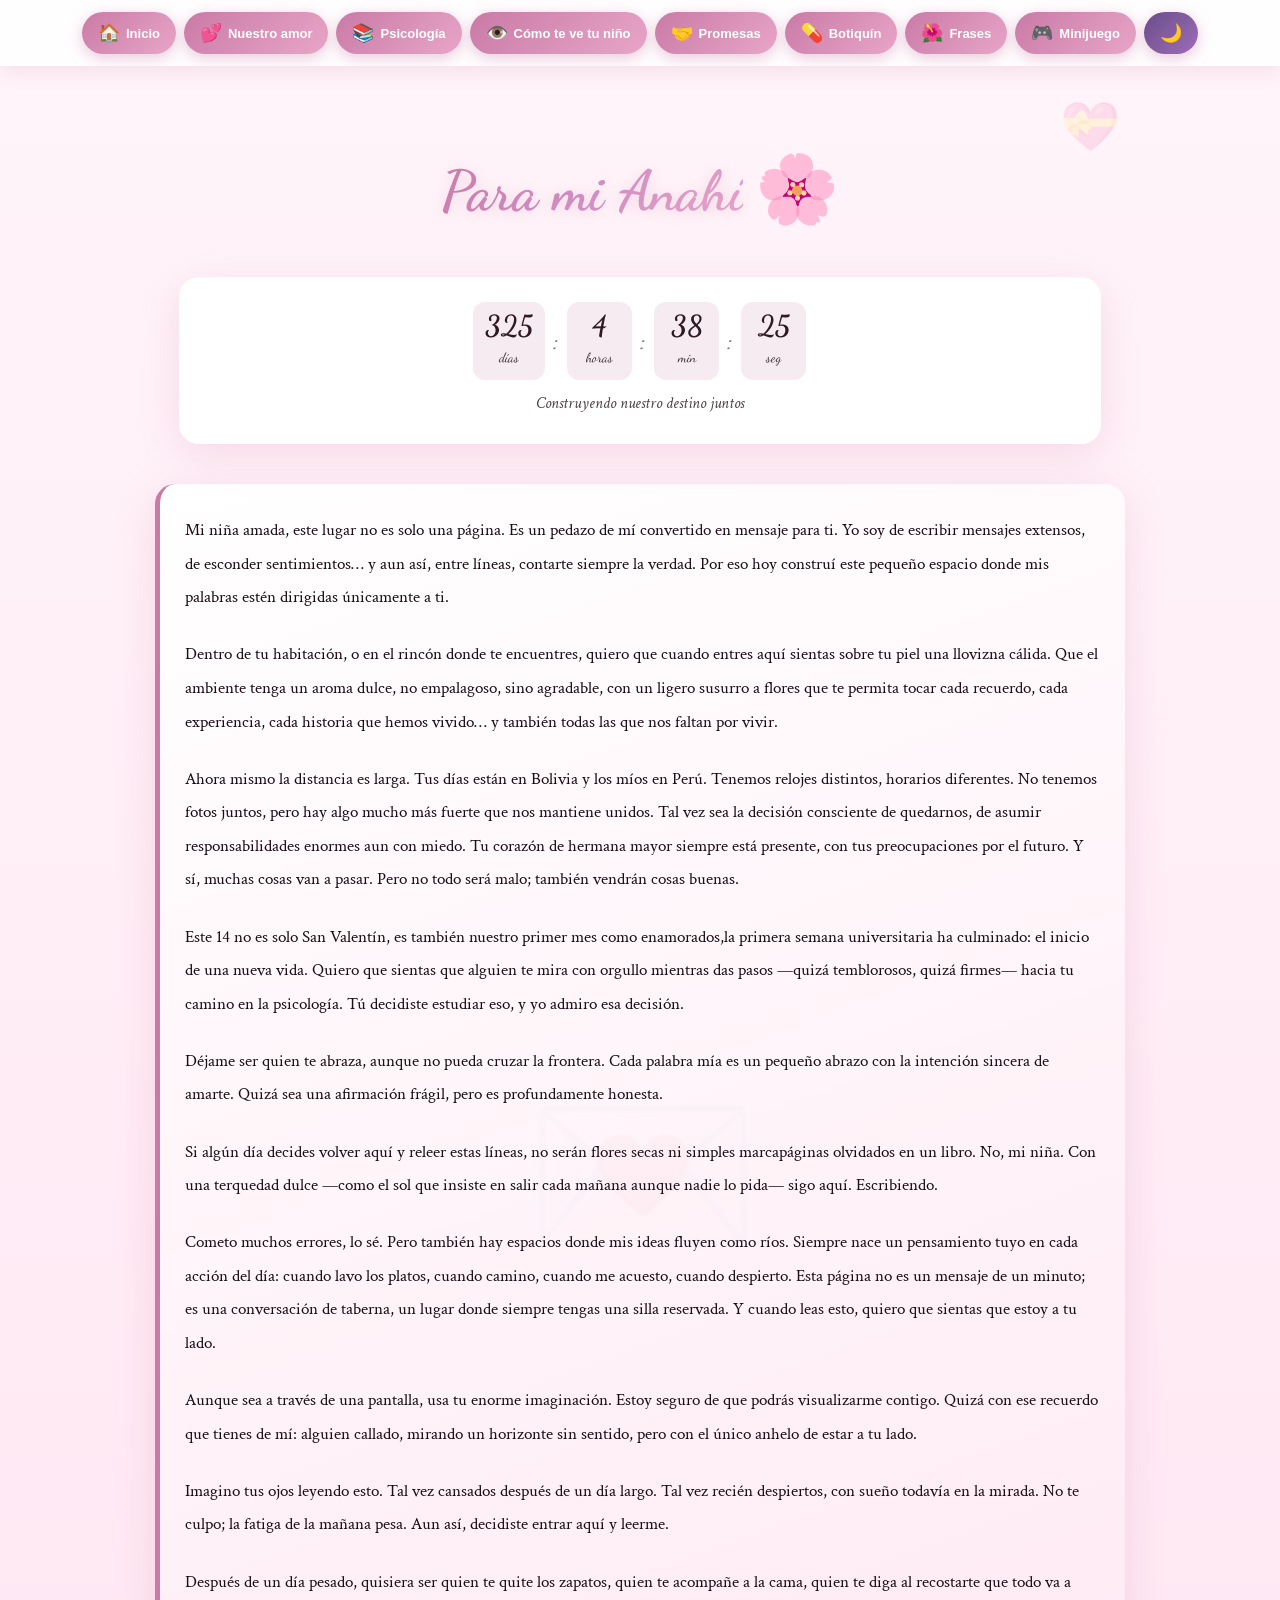
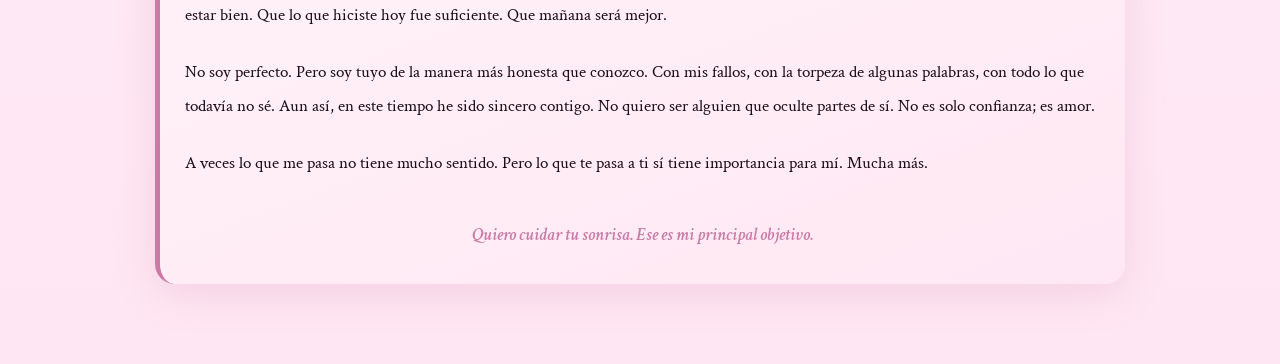
==== commit b3dd0373: "Update index.html" ====
--- a/index.html
+++ b/index.html
@@ -121,47 +121,104 @@
         <div class="carta carta-amor">
             <div class="marca-agua">💕</div>
             <p>
-                Mi niña amada, este lugar no es solo una página. Es un pedazo de mí convertido en mensaje para ti.
-                Yo soy de escribir mensajes extensos, de esconder sentimientos… y aun así, entre líneas, contarte siempre la verdad. Por eso hoy construí este pequeño espacio donde mis palabras estén dirigidas únicamente a ti.
-            </p>
-            <p>
-                Dentro de tu habitación, o en el rincón donde te encuentres, quiero que cuando entres aquí sientas sobre tu piel una llovizna cálida. Que el ambiente tenga un aroma dulce, no empalagoso, sino agradable, con un
-                ligero susurro a flores que te permita tocar cada recuerdo, cada experiencia, cada historia que hemos vivido… y también todas las que nos faltan por vivir.
-            </p>
-            <p>
-                Ahora mismo la distancia es larga.
-                Tus días están en Bolivia y los míos en Perú. Tenemos relojes distintos, horarios diferentes. No tenemos fotos juntos, pero hay algo mucho más fuerte que nos mantiene unidos. Tal vez sea la decisión consciente de quedarnos, de asumir responsabilidades enormes aun con miedo. Tu corazón de hermana mayor siempre está presente, con tus preocupaciones por el futuro. Y sí, muchas cosas van a pasar. Pero no todo será malo; también vendrán cosas buenas.
-            </p>
-            <p>
-                Este 14 no es solo San Valentín, es también nuestro primer mes como enamorados,la primera semana universitaria ha culminado: el inicio de una nueva vida. Quiero que sientas que alguien te mira con orgullo mientras das pasos —quizá temblorosos, quizá firmes— hacia tu camino en la psicología. Tú decidiste estudiar eso, y yo admiro esa decisión.
-            </p>
-            <p>
-                Déjame ser quien te abraza, aunque no pueda cruzar la frontera. Cada palabra mía es un pequeño abrazo con la intención sincera de amarte. Quizá sea una afirmación frágil, pero es profundamente honesta.
-            </p>
-            <p>
-                Si algún día decides volver aquí y releer estas líneas, no serán flores secas ni simples marcapáginas olvidados en un libro. No, mi niña. Con una terquedad dulce —como el sol que insiste en salir cada mañana aunque nadie lo pida— sigo aquí. Escribiendo.
-            </p>
-            <p>
-                Cometo muchos errores, lo sé. Pero también hay espacios donde mis ideas fluyen como ríos. Siempre nace un pensamiento tuyo en cada acción del día: cuando lavo los platos, cuando camino, cuando me acuesto, cuando despierto. Esta página no es un mensaje de un minuto; es una conversación de taberna, un lugar donde siempre tengas una silla reservada. Y cuando leas esto, quiero que sientas que estoy a tu lado.
-            </p>
-            <p>
-                Aunque sea a través de una pantalla, usa tu enorme imaginación. Estoy seguro de que podrás visualizarme contigo. Quizá con ese recuerdo que tienes de mí: alguien callado, mirando un horizonte sin sentido, pero con el único anhelo de estar a tu lado.
-            </p>
-            <p>
-                Imagino tus ojos leyendo esto. Tal vez cansados después de un día largo. Tal vez recién despiertos, con sueño todavía en la mirada. No te culpo; la fatiga de la mañana pesa. Aun así, decidiste entrar aquí y leerme.
-            </p>
-            <p>
-                Después de un día pesado, quisiera ser quien te quite los zapatos, quien te acompañe a la cama, quien te diga al recostarte que todo va a estar bien. Que lo que hiciste hoy fue suficiente. Que mañana será mejor.
-            </p>
-            <p>
-                No soy perfecto. Pero soy tuyo de la manera más honesta que conozco. Con mis fallos, con la torpeza de algunas palabras, con todo lo que todavía no sé. Aun así, en este tiempo he sido sincero contigo. No quiero ser alguien que oculte partes de sí. No es solo confianza; es amor.
-            </p>
-            <p>
-                A veces lo que me pasa no tiene mucho sentido. Pero lo que te pasa a ti sí tiene importancia para mí. Mucha más.
-            </p>
+                Nuestro amor empezó en el balcón de la academia, una mañana que recuerdo como un día cualquiera… tal vez. Con un saludo sencillo, del cual no sabía que abriría un gran camino. Te acercaste y me hiciste una pregunta muy particular:
+            </p>
+            <p>
+                —¿Quieres ser mi amigo?
+            </p>
+            <p>
+                En ese momento pensé que ser amigo era solamente hablar de vez en cuando. Aun así, acepté, aunque entendía que de alguna manera ya lo éramos. No tenía ningún problema, ¿cierto, amigo? Es más, aquella mañana yo también quería ser amigo de alguien… y tuve la sorpresa y la gran suerte de que vinieras hacia mí.
+            </p>
+            <p>
+                Nuestra historia no es una película con golpes de suerte. No es tan romántica ni tan comedia. Aun así, es una película donde ambos somos protagonistas. Y ese fue un pequeño comienzo.
+            </p>
+            <p>
+                Aquellas mañanas en la academia eran muy divertidas. Llenas de energía. Tu característica voz —que no era mala, al contrario, la encontraba realmente atractiva— me dejaba cautivado. Tantas palabras intercambiadas. Un sueño bastante, bastante hermoso. Me sentía valioso.
+            </p>
+            <p>
+                Yo siempre esperaba en el balcón, recostado sobre la barandilla, ya sea en la principal o en la de las escaleras. Y estaba nuestra pequeña dinámica: mientras yo esperaba, tú te acercabas sigilosamente para asustarme. Admito que lo lograste dos o tres veces.
+            </p>
+            <p>
+                Miraba la entrada. Miraba la hora en el celular y decía: “Va a llegar en tres minutos… en unos segundos.” Permanecía alerta.
+            </p>
+            <p>
+                Recuerdo una vez en el receso. Salí a comer un pan hacia la derecha. Había bastante gente en el balcón. Aun así, aunque estabas con tus amigos, te acercaste y me asustaste. Tenía un pie fuera de las gradas, sin buen apoyo… y casi dejo caer el pan. Un poco más y lo hacía.
+            </p>
+            <p>
+                Fueron muy buenos días en la academia. Buenos recuerdos. También algunos malos. Pero todo eso nos permitió avanzar, crecer y seguir construyéndonos.
+            </p>
+            <p>
+                Nuestra historia no terminó ahí. Tendría una secuela.
+            </p>
+            <p>
+                Después de medio año se acercaba una fecha muy importante: el 12 de septiembre. El cumpleaños de mi niña hermosa. Recuerdo el esfuerzo que hice para escribir aquella página especial. Cada página tenía un don, un toque específico, algo único, siempre con el objetivo de sacarte una muy, pero muy hermosa sonrisa.
+            </p>
+            <p>
+                Recuerdo los mensajes en la madrugada, en la mañana, antes de que despiertes y antes de que duermas. Pero el que más recuerdo es el de tu cumpleaños.
+            </p>
+            <p>
+                Te llamé a las 00:00, apenas comenzó el día. Sabía que no podías hablar porque tu mami estaba al lado, pero aun así hiciste el esfuerzo. Ese día decidimos vernos.
+            </p>
+            <p>
+                Era la primera vez que hacía algo así: escribir una página para alguien, celebrar un cumpleaños de esa manera. El recibimiento fue hermoso. Sentí que valió la pena. Sentí que te alegraba el día, la mañana… y tu corazoncito.
+            </p>
+            <p>
+                Ese día fue movido para mí. Casi no almorcé. Pero, ¿quién necesita almorzar cuando va a ver al amor de su vida? Aunque en ese momento aún no estábamos oficialmente juntos, ambos conocíamos lo que sentíamos.
+            </p>
+            <p>
+                Aquella hora a tu lado fue un encuentro muy hermoso. No fue una cita, fue algo más simple y más real. Fue la primera vez que tomé tus manos. Y me alegra que aquel mensaje tuviera un impacto tan grande en ti.
+            </p>
+            <p>
+                Después vinieron bajones. Dificultades. Pero nos reencontramos por TikTok y volvimos a hablar. De alguna manera impedimos que nuestro futuro se cortara. Nos fuimos acercando más y más hasta llegar al Año Nuevo.
+            </p>
+            <p>
+                Y quién diría que ese Año Nuevo traería tantas sorpresas en tan solo una semana.
+            </p>
+            <p>
+                Fue una semana complicada. Pero recuerdo con mucha claridad cuando leí: “Sí quiero” y “Sí puedo.” Y luego aquella pregunta:
+            </p>
+            <p>
+                —¿Entonces qué somos?
+            </p>
+            <p>
+                El 14 de enero comenzamos oficialmente
+            </p>
+            <p>
+                Quizá para otros un mensaje no sea algo especial. Quizá las circunstancias hicieron que todo fuera así. Pero para mí fue especial. Muy especial. Y espero que para ti también.
+            </p>
+            <p>
+                Coincidentemente, siento que muchas cosas que aprendimos nacieron de conversaciones pequeñas, incluso aquellas cercanas a tu cumpleaños. Tuvimos pequeñas discusiones, sí. Pero siempre supimos hablarlas. Siempre supimos arreglarlas. Y eso fortaleció nuestra conexión, de día y de noche.
+            </p>
+            <p>
+                Hoy quiero que recuerdes algo: siempre estaré enfocado en tu sonrisa. Y digo pequeña sonrisa… aunque en realidad es una hermosa y gran sonrisa.
+            </p>
+            <p>
+                Celebraré cada pequeño evento, cada pequeño logro, sea tuyo o de ambos. Porque eso demuestra que nuestra relación no solo dura, sino que madura con el tiempo, continúa y se fortalece.
+            </p>
+            <p>
+                Este es un pequeño resumen de nuestra historia. Hay muchos más detalles por contar. Y me encantaría escucharla desde tu perspectiva algún día. Que seas tú quien narre nuestra historia de amor.
+            </p>
+            <p>
+                Pero hoy soy yo quien cuenta nuestra pequeña película, nuestro pequeño libro, nuestra pequeña pintura.
+            </p>
+            <p>
+                ¿Y sabes qué es lo más valioso?
+            </p>
+            <p>
+                Que la estamos construyendo tú y yo. Ambos. Como pareja. Tal y como debe ser.
+            </p>
+            <p>
+                Mi niña, mi vida, mi amor, mi todo…
+            </p>
+            <p>
+                Hoy, 14 de febrero, se cumple un mes.
+            </p>
+            <p>
+                Y esto… recién comienza.
+            </p>
+
             <p class="cierre">
-                Quiero cuidar tu sonrisa.
-                Ese es mi principal objetivo.
+                Las palabras en los mensajes son mi mayor abrazo que nunca se cierran.
             </p>
         </div>
     </section>
@@ -469,7 +526,7 @@
     <div id="modal" class="modal" onclick="this.style.display='none'">
         <div class="caja" id="textoModal"></div>
     </div>
-    <script src="index.js"></script>
+    <script src="nuevo.js"></script>
 </body>
 
 </html>
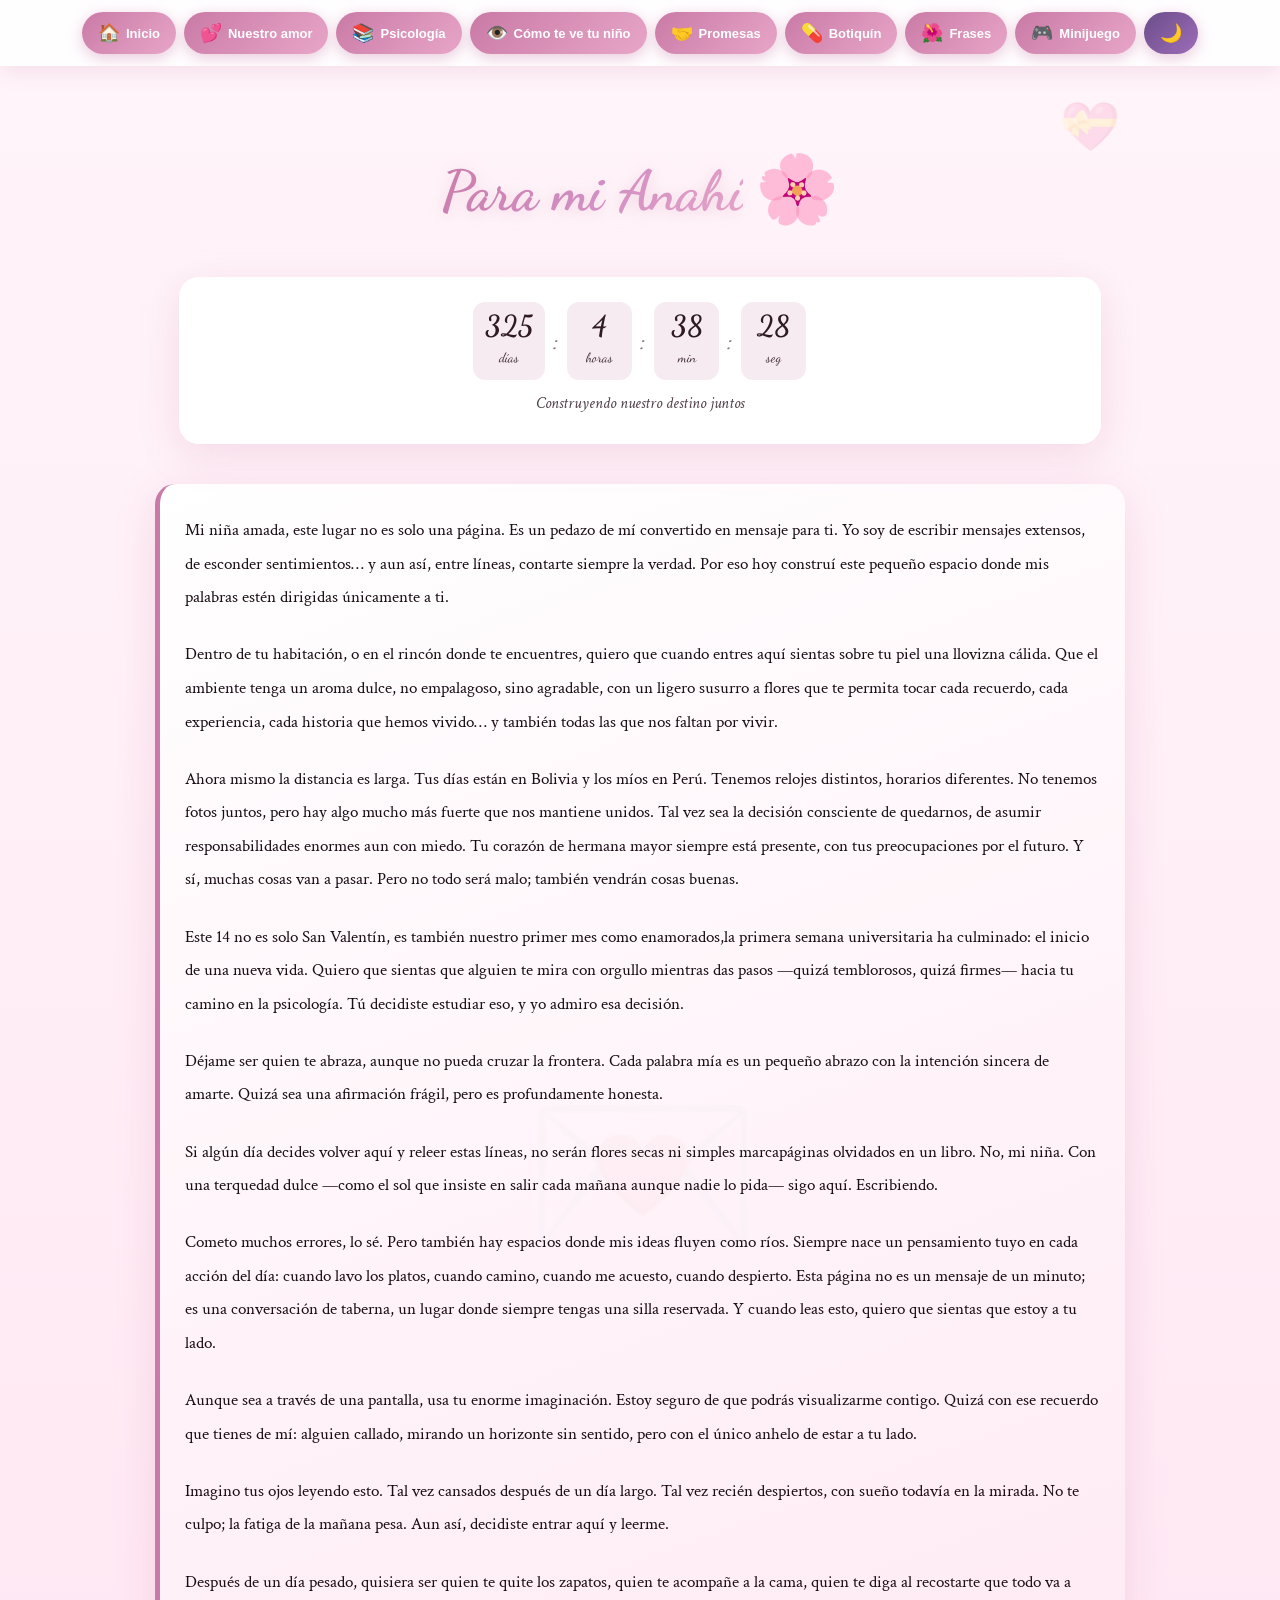
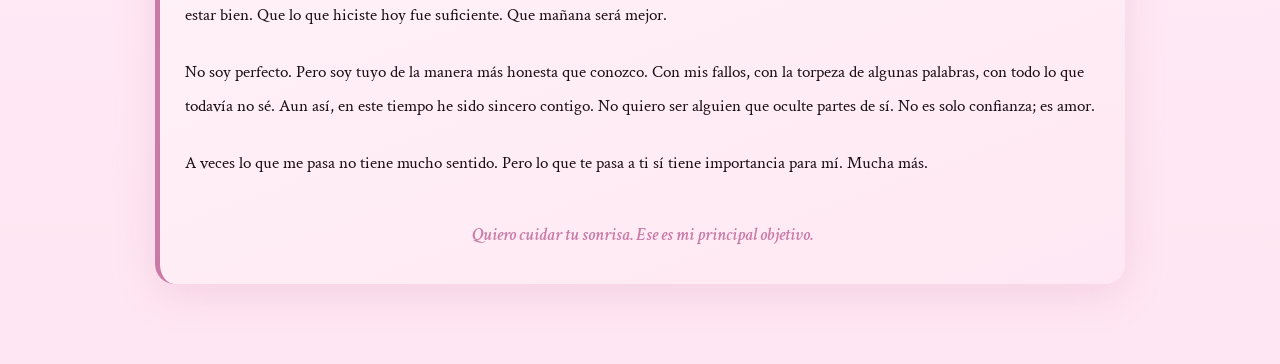
==== commit a1e6d299: "Update index.html" ====
--- a/index.html
+++ b/index.html
@@ -383,6 +383,7 @@
                 <div class="promesa">Prometo construir contigo y no sobre ti.</div>
                 <div class="promesa">Prometo ser tu niño sin dejar de ser tu hombre.</div>
                 <div class="promesa cierre">Prometo elegirte otra vez mañana.</div>
+                <div class="promesa cierre">Prometo seguir escribiendo los mensajes que amas.</div>
             </div>
         </div>
     </section>
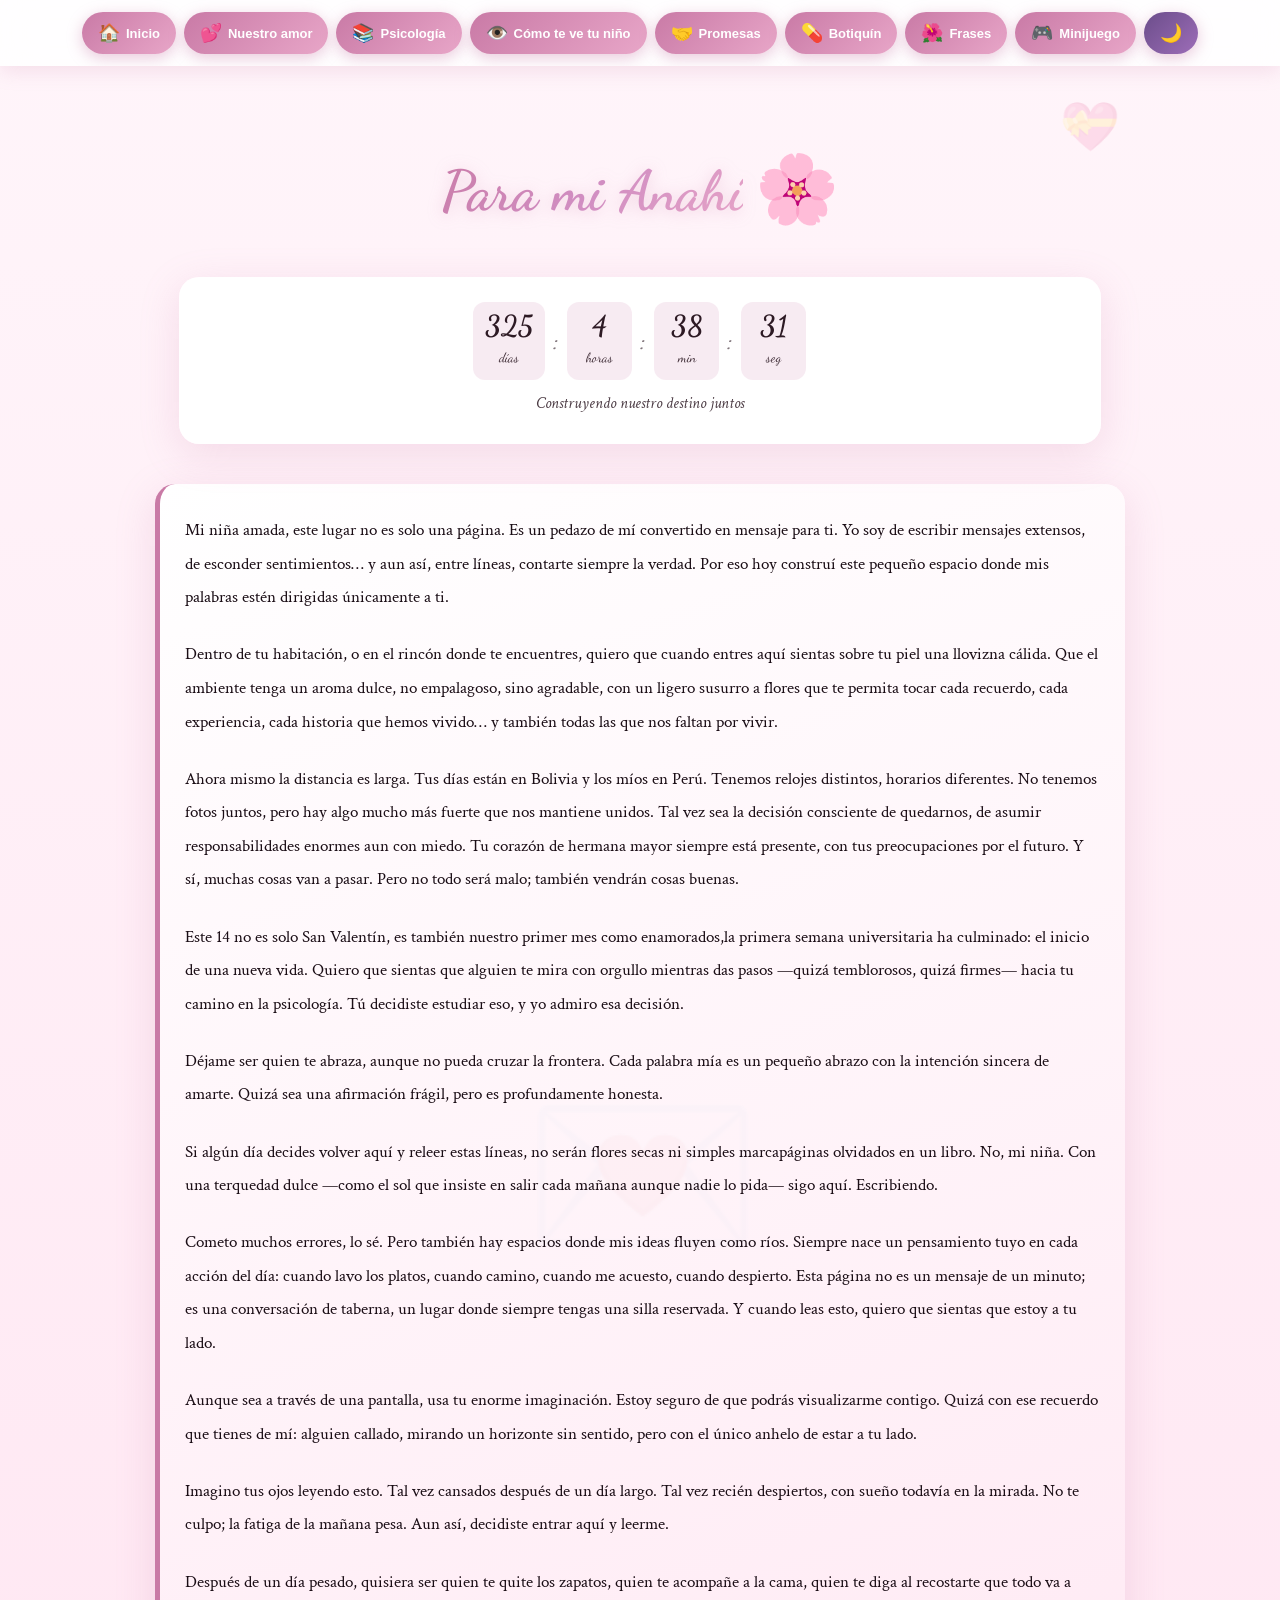
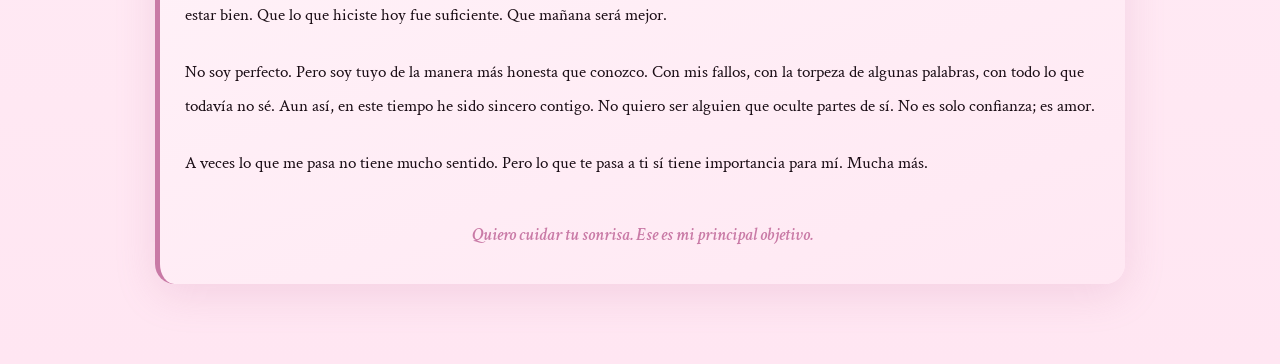
==== commit ed1475ec: "Update index.html" ====
--- a/index.html
+++ b/index.html
@@ -4,7 +4,7 @@
 <head>
     <meta charset="UTF-8">
     <meta name="viewport" content="width=device-width, initial-scale=1.0">
-    <title>Para Anahí 🌸</title>
+    <title>Para mi niña 🌸✨</title>
     <script src="https://cdnjs.cloudflare.com/ajax/libs/gsap/3.12.2/gsap.min.js"></script>
     <link rel="stylesheet" href="nuevo.css">
 </head>
